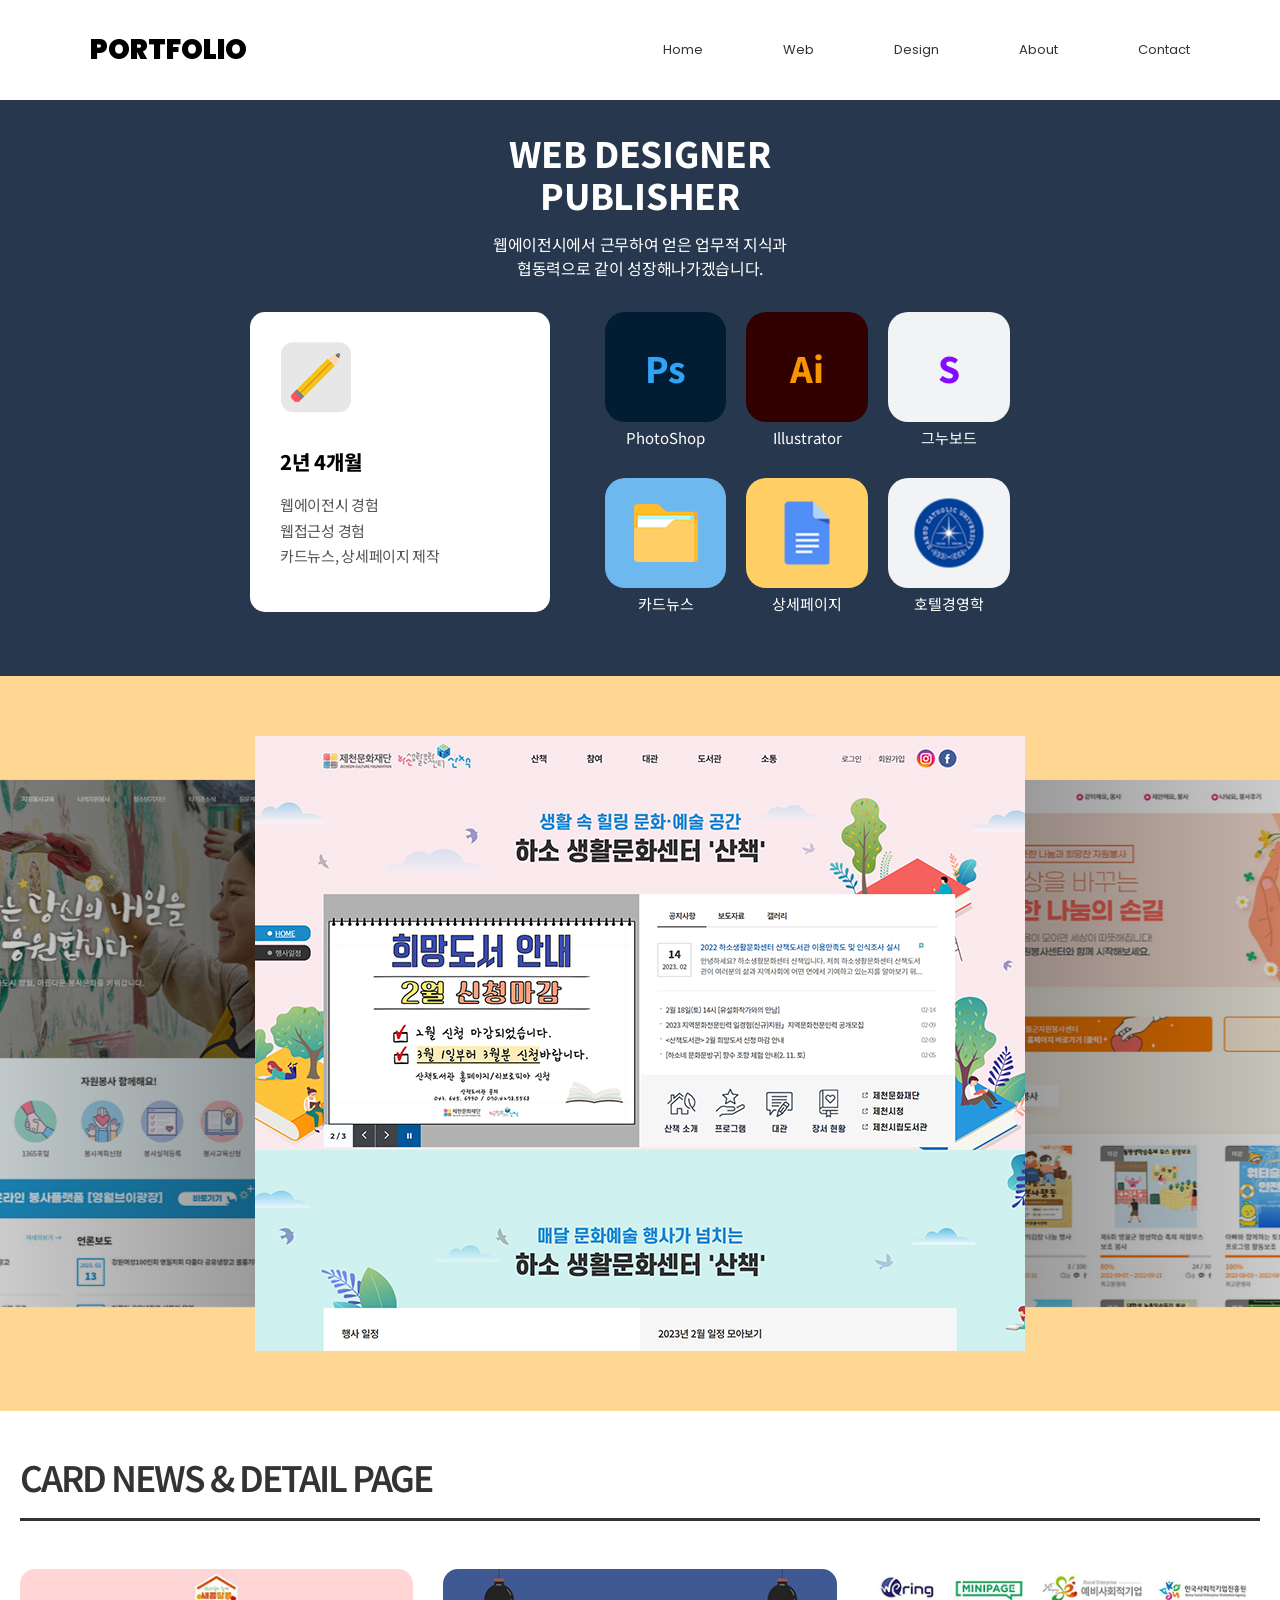
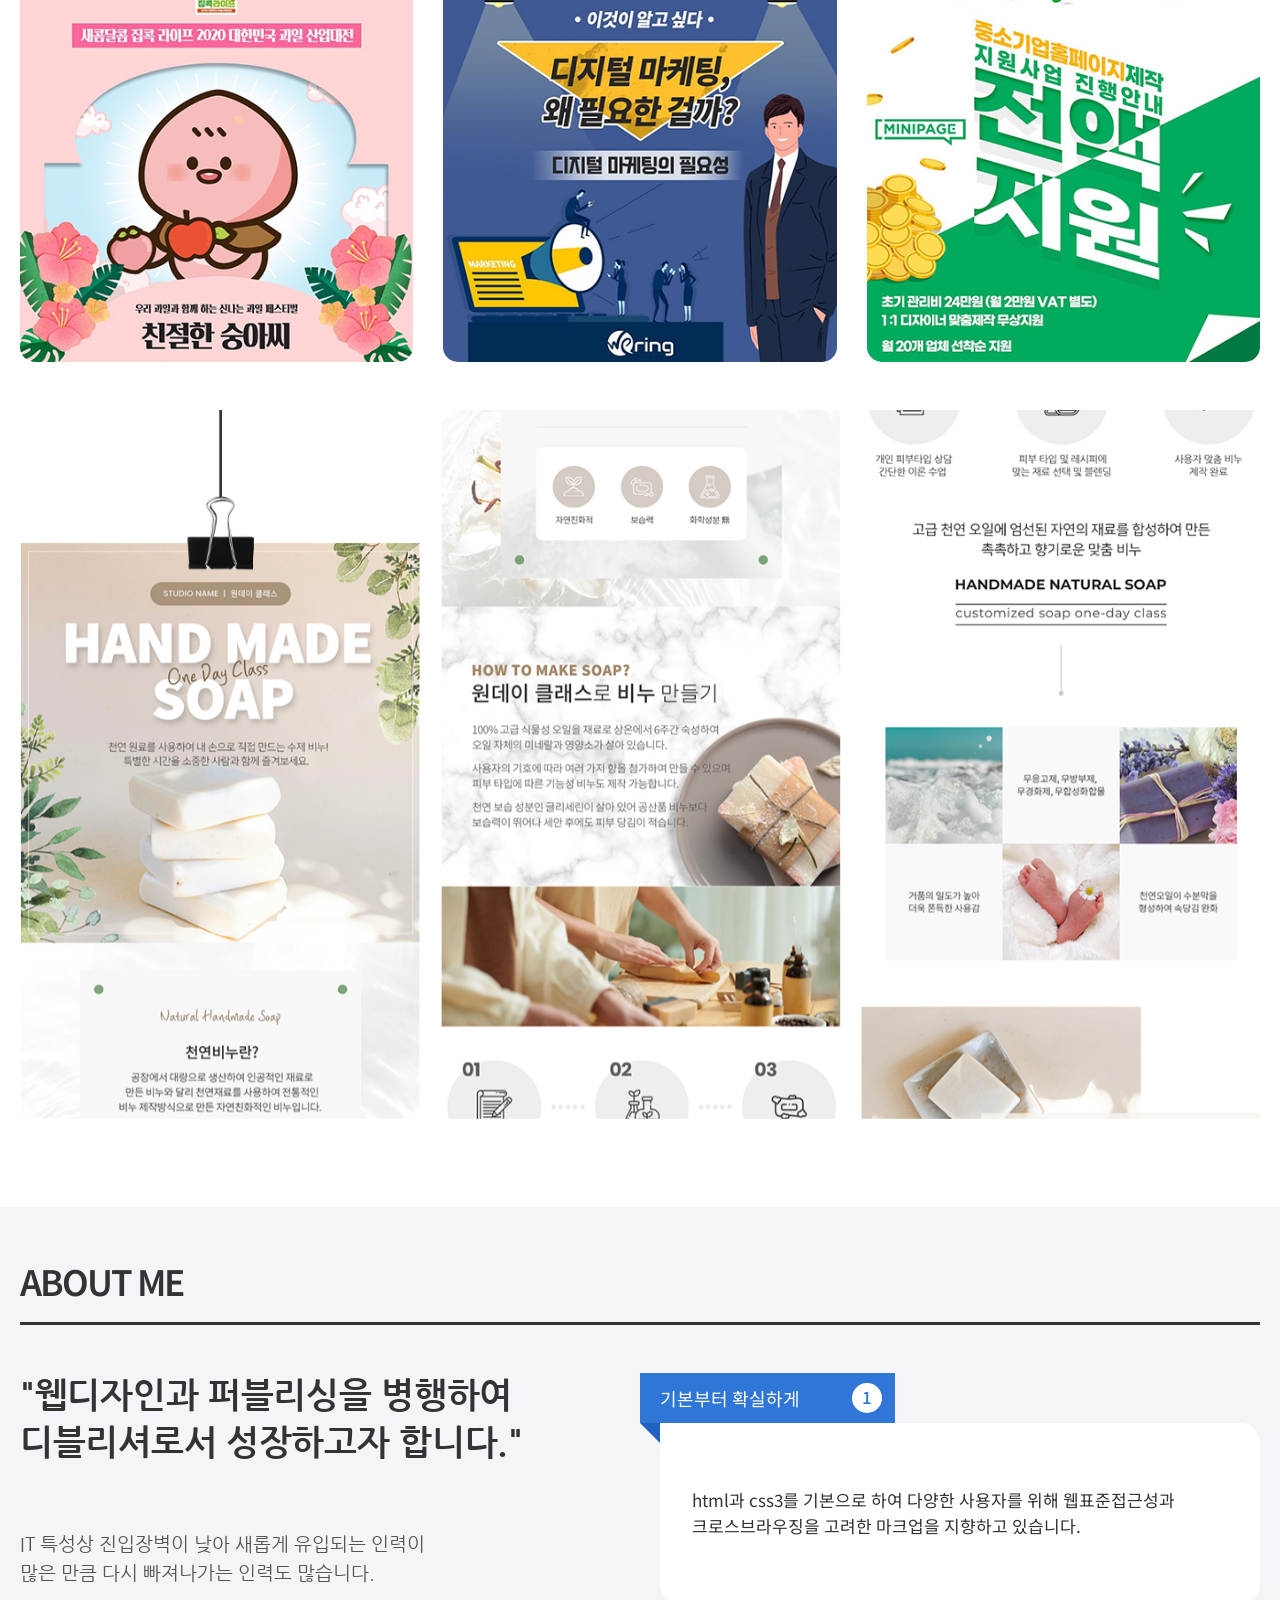
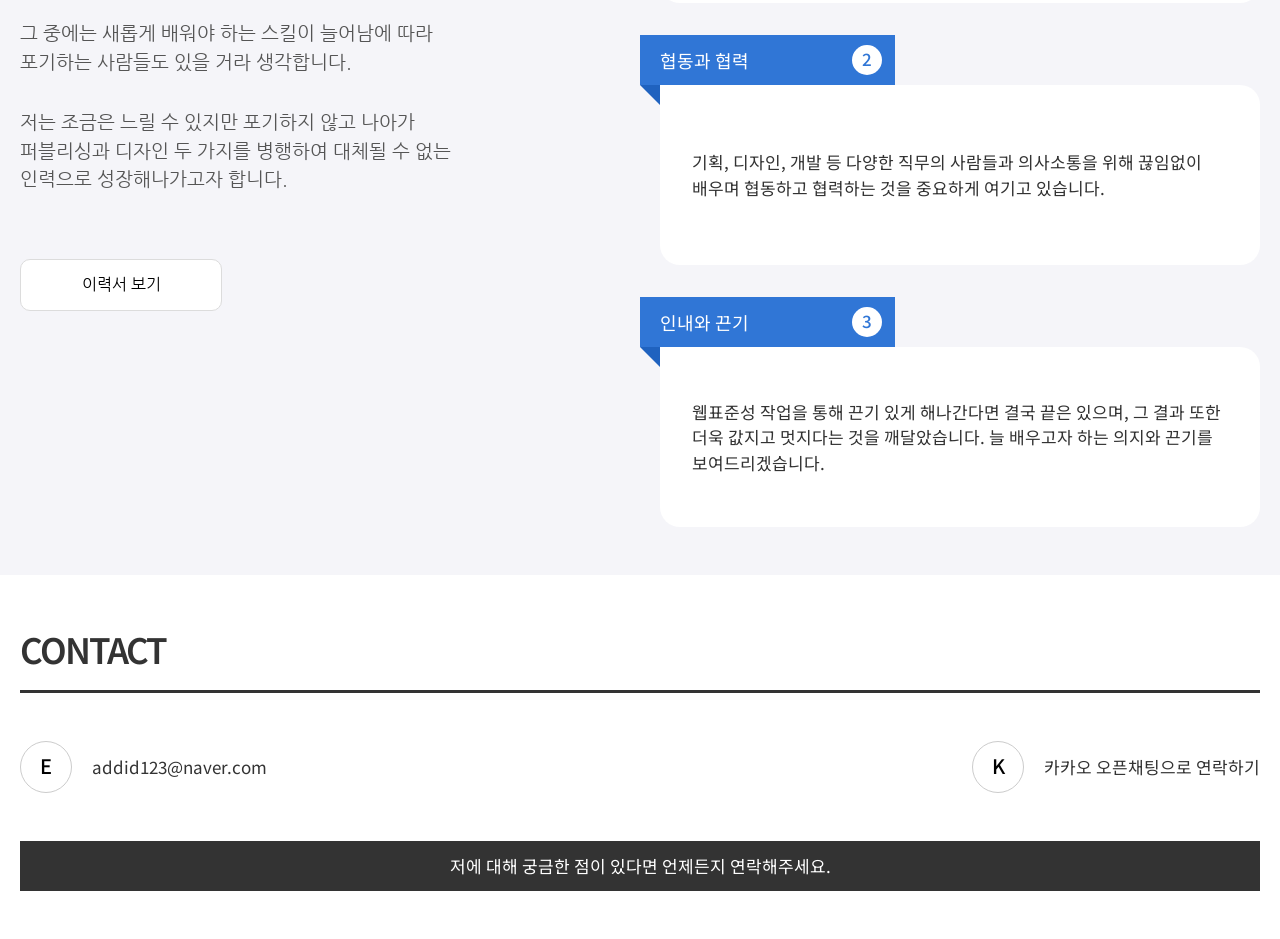
==== index.html @ f1480af9 "Update index.html slick 안 써서 지움" ====
<!DOCTYPE html>
<html lang="en">
<head>
    <meta charset="UTF-8">
    <meta http-equiv="X-UA-Compatible" content="IE=edge">
    <meta name="viewport" content="width=device-width, initial-scale=1.0">
    <meta property="og:url" content="https://haley944.github.io/portfolio/" />
    <meta property="og:type" content="website" />
    <meta property="og:title" content="이승미의 포트폴리오" />
    <meta property="og:description" content="웹디자인과 웹퍼블리싱을 함께 하는 이승미의 포트폴리오입니다." />
    <meta property="og:image" content="./images/og_img.png" />
    <link rel="stylesheet" href="./css/style.css">
    <link rel="stylesheet" href="./css/responsive.css">
    <!-- swiper -->
    <link rel="stylesheet" type="text/css" href="./plugin/swiper/swiper-bundle.min.css"/>
    
    <title>portfolio</title>
</head>
<body>
    <!-- 헤더 -->
    <header>
        <div class="inner">
            <!-- 로고 -->
            <h1 id="logo">
                <a href="#">
                    <h3>portfolio</h3>
                </a>
            </h1>

            <!-- 메뉴 -->
            <nav>
                <ul id="gnb">
                    <li>
                        <a href="#home">Home</a>
                    </li>
                    <li>
                        <a href="#web">Web</a>
                    </li>
                    <li>
                        <a href="#design">Design</a>
                    </li>
                    <li>
                        <a href="#about">About</a>
                    </li>
                    <li>
                        <a href="#contact">Contact</a>
                    </li>
                </ul>
            </nav>

            <div id="menu_open">
                <button type="button">
                    <span></span>
                    <span></span>
                    <span></span>
                </button>
            </div>

            <div id="category">
                <h3>portfolio</h3>
                <ul class="cate_nav">
                    <li>
                        <a href="#web">Web</a>
                    </li>
                    <li>
                        <a href="#design">Design</a>
                    </li>
                    <li>
                        <a href="#about">About</a>
                    </li>
                </ul>
                <ul class="bottom_nav">
                    <li>
                        <a href="#">
                            <img src="./images/bt_nav_ico1.png" alt="하단메뉴 오픈채팅">
                            <span>오픈채팅</span>
                        </a>
                    </li>
                    <li>
                        <a href="mailto:addid123@naver.com" target="_blank">
                            <img src="./images/bt_nav_ico2.png" alt="하단메뉴 메일">
                            <span>메일</span>
                        </a>
                    </li>
                    <li>
                        <a href="./download_file/resume.pdf" download="이력서_이승미">
                            <img src="./images/bt_nav_ico3.png" alt="하단메뉴 이력서">
                            <span>이력서</span>
                        </a>
                    </li>
                    <li>
                        <a href="#home">
                            <img src="./images/bt_nav_ico4.png" alt="하단메뉴 홈으로">
                            <span>홈으로</span>
                        </a>
                    </li>
                </ul>
                <button type="button" class="pop_close"><span class="sound_only">닫기 버튼</span></button>
            </div>
        </div>
    </header>

    <!-- 메인 -->
    <main class="container">
        <section id="home">
            <div class="home_wrap">
                <div class="home_txt">
                    <span>web designer</span>
                    <span class="indent">publisher</span>
                    <p>웹에이전시에서 근무하여 얻은 업무적 지식과</p>
                    <p>협동력으로 같이 성장해나가겠습니다.</p>
                </div>
                <div class="home_img">
                    <div class="mobile_wrap">
                        <div class="b_sec slide-in-fwd-top">
                            <div class="b_txt">
                                <span>2년 4개월</span>
                                <p>웹에이전시 경험</p>    
                                <p>웹접근성 경험</p>    
                                <p>카드뉴스, 상세페이지 제작</p>
                            </div>
                        </div>
                        <div class="s_sec">
                            <div class="app slide-in-fwd-top">
                                <div class="app_1"><span>Ps</span></div>
                                <p>PhotoShop</p>
                            </div>
                            <div class="app slide-in-fwd-top">
                                <div class="app_2"><span>Ai</span></div>
                                <p>Illustrator</p>
                            </div>
                            <div class="app slide-in-fwd-top">
                                <div class="app_3"><span>S</span></div>
                                <p>그누보드</p>
                            </div>
                            <div class="app slide-in-fwd-top">
                                <div class="app_4"><img src="./images/mobile_ico_1.png" alt="카드뉴스"></div>
                                <p>카드뉴스</p>
                            </div>
                            <div class="app slide-in-fwd-top">
                                <div class="app_5"><img src="./images/mobile_ico_2.png" alt="상세페이지"></div>
                                <p>상세페이지</p>
                            </div>
                            <div class="app slide-in-fwd-top">
                                <div class="app_6"><img src="./images/mobile_ico_3.png" alt="대구가톨릭대학교 로고"></div>
                                <p>호텔경영학</p>
                            </div>
                        </div>
                    </div>
                </div>
            </div>
        </section>

        <!--  슬라이드 -->
        <section id="web">
            <!-- <div class="top_bar">
                <div class="l_side">
                    <div class="finder">
                        <div class="circle circle_1"><span class="sound_only">닫기</span></div>
                        <div class="circle circle_2"><span class="sound_only">최대화</span></div>
                        <div class="circle circle_3"><span class="sound_only">최소화</span></div>
                    </div>
                </div>
                <div class="c_side"></div>
                <div class="r_side"></div>
            </div> -->
            <div class="swiper swiper1">
                <div class="swiper-wrapper">
                    <div class="swiper-slide" onclick="location.href='sub01.html'">
                        <img src="./images/slide_img_1.jpg" alt="제천하소문화생활센터 '산책' 이미지">
                    </div>
                    <div class="swiper-slide" onclick="location.href='sub01.html'">
                        <img src="./images/slide_img_2.jpg" alt="영월자원봉사센터 자원봉사 플랫폼 이미지">
                    </div>
                    <div class="swiper-slide" onclick="location.href='sub01.html'">
                        <img src="./images/slide_img_3.jpg" alt="하늘제지 홈페이지">
                    </div>
                    <div class="swiper-slide" onclick="location.href='sub01.html'">
                        <img src="./images/slide_img_4.jpg" alt="백년주조 홈페이지">
                    </div>
                    <div class="swiper-slide" onclick="location.href='sub01.html'">
                        <img src="./images/slide_img_5.jpg" alt="호텔스크린 홈페이지">
                    </div>
                    <div class="swiper-slide" onclick="location.href='sub01.html'">
                        <img src="./images/slide_img_6.jpg" alt="문성보조기 홈페이지">
                    </div>
                    <div class="swiper-slide" onclick="location.href='sub01.html'">
                        <img src="./images/slide_img_7.jpg" alt="영월자원봉사센터 자원봉사 이미지">
                    </div>
                </div>
            </div>
        </section>

        <section id="design">
            <div class="inner">
                <h4 class="main_txt">card news &amp; detail page</h4>

                <div class="cardnews-wrap swiper">
                    <div class="swiper-wrapper">
                        <div class="swiper-slide" onclick="window.open('https://blog.naver.com/cbarihyang/222162951537?trackingCode=blog_bloghome_searchlist')">
                            <img src="./images/card_1.jpg" alt="집콕대전 카드뉴스">
                        </div>
                        <div class="swiper-slide" onclick="window.open('https://www.instagram.com/p/CIPPeEajZwN/?igsh=OW90czVidjZ1M2Rh')">
                            <img src="./images/card_2.jpg" alt="디지털 마케팅의 중요성 카드뉴스">
                        </div>
                        <div class="swiper-slide" onclick="window.open('https://minipage.kr/')">
                            <img src="./images/card_3.jpg" alt="미니페이지 이벤트 카드뉴스">
                        </div>
                        <div class="swiper-slide" onclick="window.open('https://pcmap.place.naver.com/place/1014846787/feed?entry=pll&from=map&fromNxList=true&fromPanelNum=2&timestamp=202501022339&locale=kohttps://blog.naver.com/cbarihyang/222162951537?trackingCode=blog_bloghome_searchlist')">
                            <img src="./images/card_4.jpg" alt="끌레어뷰티 2025년 신년맞이 할인 이벤트">
                        </div>
                    </div>
                </div>

                <div class="swiper swiper2">
                    <div class="swiper-wrapper">
                        <div class="swiper-slide">
                            <img src="./images/detail_img_1.png" alt="문화센터 비누 만들기 상세페이지">
                        </div>
                        <div class="swiper-slide">
                            <img src="./images/detail_img_2.png" alt="베이커리 상세페이지">
                        </div>
                        <div class="swiper-slide">
                            <img src="./images/detail_img_3.png" alt="이불 상세페이지">
                        </div>
                    </div>
                </div>

                <div class="popup-wrap">
                    <div class="overlay">
                        <div class="side_alert">
                            <p>옆으로 넘겨보세요.</p>
                        </div>
                        <div class="swiper slider-popup">
                            <div class="swiper-wrapper">
                                <div class="swiper-slide">
                                    <img src="./images/detail_all_1.jpg" alt="문화센터 비누 만들기 상세페이지">
                                </div>
                                <div class="swiper-slide">
                                    <img src="./images/detail_all_2.jpg" alt="베이커리 상세페이지">
                                </div>
                                <div class="swiper-slide">
                                    <img src="./images/detail_all_3.jpg" alt="이불 상세페이지">
                                </div>
                            </div>
                        </div>
                        <button type="button" class="close_btn"><span class="sound_only">닫기 버튼</span></button>
                    </div>
                </div>
            </div>
        </section>

        <section id="about">
            <div class="inner">
                <h4 class="main_txt">about me</h4>
                <div class="about_wrap">
                    <div class="prose">
                        <h5>&quot;웹디자인과 퍼블리싱을 병행하여 <br>디블리셔로서 성장하고자 합니다.&quot;</h5>
                        <p>IT 특성상 진입장벽이 낮아 새롭게 유입되는 인력이 <br>많은 만큼 다시 빠져나가는 인력도 많습니다.</p>
                        <p>그 중에는 새롭게 배워야 하는 스킬이 늘어남에 따라 <br>포기하는 사람들도 있을 거라 생각합니다.</p>
                        <p>저는 조금은 느릴 수 있지만 포기하지 않고 나아가 <br>퍼블리싱과 디자인 두 가지를 병행하여 대체될 수 없는 <br>인력으로 성장해나가고자 합니다.</p>
                        <a href="./download_file/resume.pdf" download="이력서_이승미">이력서 보기</a>
                    </div>
                    <div class="txt_box">
                        <div class="title_box box_1">
                            <span>기본부터 확실하게</span>
                            <div>
                                <p>html과 css3를 기본으로 하여 다양한 사용자를 위해 웹표준접근성과 크로스브라우징을 고려한 마크업을 지향하고 있습니다.</p>
                            </div>
                        </div>
                        <div class="title_box box_2">
                            <span>협동과 협력</span>
                            <div>
                                <p>기획, 디자인, 개발 등 다양한 직무의 사람들과 의사소통을 위해 끊임없이 배우며 협동하고 협력하는 것을 중요하게 여기고 있습니다.</p>
                            </div>
                        </div>
                        <div class="title_box box_3">
                            <span>인내와 끈기</span>
                            <div>
                                <p>웹표준성 작업을 통해 끈기 있게 해나간다면 결국 끝은 있으며, 그 결과 또한 더욱 값지고 멋지다는 것을 깨달았습니다. 늘 배우고자 하는 의지와 끈기를 보여드리겠습니다.   </p>
                            </div>
                        </div>
                    </div>
                </div>
            </div>
        </section>

        <section id="contact">
            <div class="inner">
                <h4 class="main_txt">contact</h4>
                <div class="c_wrapper">
                    <div class="email_box">
                        <span>E</span>
                        <a href="mailto:addid123@naver.com" target="_blank">addid123@naver.com</a>
                    </div>
                    <div class="openchat_box">
                        <span>K</span>
                        <a href="#" target="_blank">카카오 오픈채팅으로 연락하기</a>
                    </div>
                </div>
                <p>저에 대해 궁금한 점이 있다면 언제든지 연락해주세요.</p>
            </div>
        </section>
    </main>

    <!-- 푸터 -->
    <footer>
        <div class="inner"></div>
    </footer>

    <script src="https://ajax.googleapis.com/ajax/libs/jquery/3.5.1/jquery.min.js"></script>
    <script src="http://ajax.aspnetcdn.com/ajax/jQuery/jquery-1.12.4.min.js"></script>
    <script src="./plugin/swiper/swiper-bundle.min.js"></script>
    <script src="./custom.js"></script>
</body>
</html>
---- css/style.css ----
@import url("../css/reset.css");
/* @import url("../css/responsive.css"); */
@import url('https://fonts.googleapis.com/css2?family=Noto+Sans+KR:wght@300;400;500;600;700;800&display=swap');
@import url('https://fonts.googleapis.com/css2?family=Poppins:wght@400;500;600;800;900&display=swap');
@import url('https://fonts.googleapis.com/css2?family=Nanum+Gothic:wght@400;500;600;800;900&display=swap');
@import url('https://fonts.googleapis.com/css2?family=Montserrat:ital,wght@0,100..900;1,100..900&display=swap');


/* common */
.main_txt {
    color: #333333;
    font-size: 35px;
    font-family: 'Noto Sans KR';
    font-weight: 600;
    text-transform: uppercase;
    letter-spacing: -2px;
    width: 100%;
}
.main_txt::after {
    display: block;
    clear: both;
    content: '';
    width: 100%;
    height: 3px;
    background-color: #333333;
    margin-top: 1rem;
    margin-bottom: 3rem;
}


/* header */
header {
    width: 100%;
    height: 100px;
    position: fixed;
    top: 0;
    left: 0;
    background-color: #ffffff;
    z-index: 3;
    /* transition: top 0.2s ease-in-out; */
}

/* header scrolling */
/* .nav-up {top:-100px} */
/* header scrolling */

header > .inner {
    display: flex;
    flex-direction: row;
    justify-content: space-between;
    align-items: center;
}
header #logo {max-width: 210px; width: 100%;}
header #logo a {display: block;}
header #logo h3{font-family: "Poppins"; font-weight: 900; text-transform: uppercase; color: #000000; font-size: 35px;}
header #logo:hover h3 {color: transparent; transition: color .3s; -webkit-text-stroke: 1px #000000;}

header nav {width:calc(100% - 210px); height: 100%; line-height: 100px;}
header ul#gnb {display: flex; justify-content: flex-end; align-items: center;}
header ul#gnb li:not(:last-of-type) {margin-right: 80px;}
header ul#gnb li a {display: block; font-weight: 400; font-size: 17px; position: relative; color: #333333; font-family: 'Poppins';}
header ul#gnb li a::after {
    display: block;
    clear: both;
    content: '';
    height: 3px;
    width: 0;
    position: absolute;
    bottom: 20px;
    left: 50%;
    transform: translateX(-50%);
    background-color: #3076d6;
}
header ul#gnb li:hover a {color: #3076d6;}
header ul#gnb li:hover a::after {width: calc(100% + 20px); transition: width .4s;}
header ul#gnb li a.active {color: #3076d6;}
header ul#gnb li a.active::after {
    display: block;
    clear: both;
    content: '';
    height: 3px;
    width: 0;
    position: absolute;
    bottom: 20px;
    left: 50%;
    transform: translateX(-50%);
    background-color: #3076d6;
}
header ul#gnb li a.active::after {width: calc(100% + 20px); transition: width .4s;}
header #menu_open {display: none;}
header #menu_open button {display: block; position: relative; width:26px; height:19px; margin-right: 1rem;}
header #menu_open button span {
    position: absolute; 
    display: block; 
    background-color: #333333; 
    width: 100%; 
    height: 3px; 
    left: 0;
}
header #menu_open button span:nth-child(1) {top:0;}
header #menu_open button span:nth-child(2) {top:50%; left: 50%; transform: translate(-50%, -50%);}
header #menu_open button span:nth-child(3) {bottom: 0;}

header #category {
    display: none;
    position: fixed;
    top:0;
    right: 0;
    width: 370px;
    overflow-y: auto;
    height: 100%;
    background-color: #ffffff;
    z-index: 999;
    text-align: left;
    animation: category .5s;
}
header #category.active {display: block;}
header #category h3 {
    text-transform: uppercase;
    font-size: 30px;
    font-family: 'Poppins';
    font-weight: 700;
    text-align: center;
    margin-top: 2rem;
}
header #category ul.cate_nav {padding:100px 50px 0; font-family: 'Montserrat';}
header #category ul.cate_nav li {}
header #category ul.cate_nav li:not(:last-child) {padding-bottom: 2rem;}
header #category ul.cate_nav li a {}
header #category ul.bottom_nav {
    position: absolute;
    bottom: 0;
    display: flex;
    justify-content: space-between;
    width: 100%;
    align-items: center;
    border-top: 1px solid #dcdcdc;
    height: 100px;
}
header #category ul.bottom_nav li {width: calc(100% / 4); text-align: center;}
header #category ul.bottom_nav li span {display: block; color: #545454; font-size: 15px; margin-top: .2rem;}

header #category button.pop_close {
    position: absolute;
    top:20px;
    right: 20px;
    color: #333333;
}
@keyframes category {
    0% {
        right: -370px;
    }
    100% {
        right: 0;
    }
}
header #category button.pop_close::before {
    display: block;
    clear: both;
    content: '';
    background-image: url('../images/close-btn.png');
    background-repeat: no-repeat;
    width: 13px;
    height: 13px;
}
header #category button.pop_close::after {
    display: block;
    clear: both;
    content: '';
    width: 25px;
    height: 25px;
    line-height: 20px;
    color: #333333;
    border-radius: 50%;
    border:1px solid #dcdcdc;
    position: absolute;
    top: 50%;
    left: 50%;
    transform: translate(-50%, -50%);
}

/* main */
main.container {}
main.container section {width: 100%; overflow: hidden;}
#home {height: 600px; background-color: #27374d;}
#home .inner {}
#home .home_wrap {
    display: flex;
    justify-content: space-between;
    flex-wrap: wrap;
    align-items: center;
    height: 600px;
    width: 100%;
}
#home .home_txt {
    color: #ffffff; 
    margin-left: 8vw; 
    letter-spacing:-.3px;  
}

#home .home_txt span {
    display: block; 
    font-size: 45px; 
    text-transform: uppercase; 
    font-weight: 800;
    line-height: 120%;
}
#home .home_txt span.indent {
    margin-left: 7rem;
    margin-bottom: 2rem;
}
#home .home_txt p {
    font-size: 20px; 
    display: block; 
    line-height: 150%; 
    font-weight: 400;
}

#home .home_img {
    background-image: url('../images/mobile_bg.png');
    background-repeat: no-repeat;
    background-position: bottom;
    width: 862px;
    height: inherit;
    /* position: relative; */
    display: flex;
    align-items: flex-end;
    justify-content: flex-end;
}
#home .home_img .mobile_wrap {
    /* position: relative; */
    width: 760px;
    height: 300px;
    /* top: 46vh;
    left: 28vw;
    transform: translate(-50%, -50%); */
    display: flex;
    justify-content: space-between;
    align-items: flex-start;
    margin-bottom: 2.5vw;
}
#home .home_img .b_sec{
    width: 300px;
    height: 300px;
    border-radius: 25px;
    background-image: url('../images/b_sec.png');
    background-repeat: no-repeat;
    background-color: #ffffff;
    background-position: 30px 30px;
    animation-delay: .5s;
}
#home .home_img .b_txt {
    position: absolute;
    top: 45%;
    left: 30px;
    width: auto;
    letter-spacing: -.3px;
}
#home .home_img .b_txt > span {
    font-size: 30px;
    font-weight: 800;
    display: block;
    margin-bottom: 1rem;
}
#home .home_img .b_txt > p {
    font-size: 16px;
    font-weight: 400;
    color: #555555;
    line-height: 170%;
}
#home .home_img .s_sec {
    width: calc((100% - 300px) - 7%);
    display: flex; 
    justify-content: flex-start;
    flex-wrap: wrap;
    margin-left: 7%;
}
/* #home .home_img .s_sec::after {display: block; clear: both; content: '';} */
#home .home_img .s_sec .app {
    /* width: 110px;
    height: 110px;
    float: left; */
    margin-right: 20px;
    width: calc((100% - 60px) / 3);
    height: 110px;
}
#home .home_img .s_sec .app > div {height: inherit; border-radius: 20px; position: relative;}
#home .home_img .s_sec .app:nth-child(3n) {margin-right: 0;}
#home .home_img .s_sec .app:nth-child(n+1):nth-child(-n+4) {margin-bottom: 3.5rem;}
#home .home_img .s_sec .app:nth-of-type(1) {animation-delay: .5s;}
#home .home_img .s_sec .app:nth-of-type(2) {animation-delay: .6s;}
#home .home_img .s_sec .app:nth-of-type(3) {animation-delay: .7s;}
#home .home_img .s_sec .app:nth-of-type(4) {animation-delay: .8s;}
#home .home_img .s_sec .app:nth-of-type(5) {animation-delay: .9s;}
#home .home_img .s_sec .app:nth-of-type(6) {animation-delay: 1s;}
#home .home_img .s_sec .app_1 {background-color: #001d34;}
#home .home_img .s_sec .app_2 {background-color: #310000;}
#home .home_img .s_sec .app_3 {background-color: #f1f3f4;}
#home .home_img .s_sec .app_4 {background-color: #6db9ef;}
#home .home_img .s_sec .app_5 {background-color: #ffcf66;}
#home .home_img .s_sec .app_6 {background-color: #f1f3f4;}
#home .home_img .s_sec .app > div > * {
    position: absolute;
    top: 50%;
    left: 50%;
    transform: translate(-50%, -50%);
}
#home .home_img .s_sec .app > div > span {
    display: block; 
    font-size: 45px;
    font-weight: 800;
}
#home .home_img .s_sec .app_1 span {color: #2fa3f7;}
#home .home_img .s_sec .app_2 span {color: #f79500;}
#home .home_img .s_sec .app_3 span {color: #860cff;}
#home .home_img .s_sec p {
    text-align: center; 
    color: #ffffff; 
    font-size: 17px; 
    font-weight: 400; 
    display: block;
    margin-top: .3rem;
}

/* 홈페이지 - 슬라이드 */
#web {
    background-color: #ffd793; 
    width: 100%; 
    padding:60px 0;
}
.swiper {
    width: 100%;
    padding-top: 50px;
    padding-bottom: 50px;
}
.swiper-container {
    width: 100%; /* 컨테이너 너비를 반응형으로 설정 */
    height: auto; /* 높이는 슬라이드 내용에 따라 조정 */
}

.swiper-slide {
    width: auto; /* 슬라이드 너비를 자동 조정 */
    flex-shrink: 0; /* 슬라이드 축소 방지 */
    background-position: center;
    background-size: cover;
    transform: translateZ(0);
    min-width: 0;
}
.swiper-slide img {
    display: block;
    width: 100%;    
    cursor: pointer;
    object-fit: cover;
}
.swiper1 .swiper-slide {
    width: fit-content;
}

/* 홈페이지 상단바 */
.top_bar {
    width: 100%;
    height: 45px !important;
    background-color: #ffffff;
}
.top_bar .l_side {}
.top_bar .l_side .circle {}
.top_bar .l_side .circle_1 {}
.top_bar .l_side .circle_2 {}
.top_bar .l_side .circle_3 {}
.top_bar .c_side {}
.top_bar .r_side {}


/* section - #design */
section#design {width: 100%; background-color: #ffffff; padding: 2.5rem 0;}
.cardnews-wrap {}
.cardnews-wrap .swiper-wrapper > div img {border-radius: 15px;}


/* 상세페이지-슬라이드 */
.swiper2 {margin: 3rem 0;}


/* img-popup */
#design .popup {}
#design .popup-wrap {
    position: fixed;
    top: 0;
    right: 0;
    bottom: 0;
    left: 0;
    background: rgba(0, 0, 0, .8);
    display: flex;
    justify-content: center;
    align-items: center;
    visibility: hidden;
    z-index: 9;
    width: 100%;
}
#design .popup-wrap .overlay {
    width: 100%;
    max-width: 860px;
    height: 100%;
    max-height: 800px;
    margin: 0 auto;
    overflow-x: hidden;
    overflow-y: scroll;
}
#design .popup-wrap .overlay::-webkit-scrollbar {
    width: 10px;
    background-color: #ffffff;
    height: inherit;
}
#design .popup-wrap .overlay::-webkit-scrollbar-thumb {
    background-color: #ffd793;
    border-radius: 5px;
}
#design .popup-wrap img {}
#design .popup-wrap button {
    position: absolute;
    top: 3%;
    right: 3%;
    width: 30px;
    height: 30px;
    background: #ffffff;
    border-radius: 50%;
    z-index: 9999;
}
#design .popup-wrap button::after {
    display: block;
    clear: both;
    content: '';
    background-image: url('../images/close-btn.png');
    background-repeat: no-repeat;
    width: 13px;
    height: 13px;
    position: absolute;
    top: 50%;
    left: 50%;
    transform: translate(-50%, -50%);
}
.side_alert {
    width: 150px;
    height: 150px;
    background-color: #ffffff;
    background-image: url('../images/side_arrow.png');
    background-repeat: no-repeat;
    background-position: 40px 55px;
    position: absolute;
    top: 50%;
    left: 50%;
    transform: translate(-50%, -50%);
    z-index: 99;
    border-radius: 10px;
    opacity: 0;
    animation: sideAlert 2s 3;
}
.side_alert p {
    display: block;
    font-size: 16px;
    font-weight: 400;
    color: #000000;
    text-align: center;
    padding-top: 1rem;
}
@keyframes sideAlert {
    0% {opacity: 1;}
    50% {opacity: 0;}
    100% {opacity: 1;}
}

/* about me */
section#about {background-color: #f5f5f9; width: 100%; height: auto; padding: 3rem 0;}
.about_wrap {
    display: flex;
    justify-content: space-between;
    flex-wrap: wrap;
}
.about_wrap > div {
    width: calc(100% / 2);
}
.about_wrap .prose {font-family: "Nanum Gothic", sans-serif;}
.about_wrap .prose h5 {
    font-weight: 600;
    font-size: 35px;
    color: #333333;
    letter-spacing: -.3px;
    line-height: 135%;
    margin-bottom: 4rem;
}
.about_wrap .prose p {
    color: #555555;
    font-weight: 400;
    font-size: 19px;
    line-height: 150%;
}
.about_wrap .prose p:not(:last-of-type) {margin-bottom: 2rem;}
.about_wrap .prose a {
    display: block;
    width: 200px;
    height: 50px;
    background-color: #ffffff;
    border: 1px solid #dcdcdc;
    border-radius: 10px;
    text-align: center;
    line-height: 48px;
    margin-top: 4rem;
    transition: .3s;
}
.about_wrap .prose a:hover {background-color: #333333; color: #ffffff;}

.about_wrap .txt_box {}
.about_wrap .txt_box .title_box {}
.about_wrap .txt_box .title_box:not(:last-of-type) {margin-bottom: 2rem;}
.about_wrap .txt_box .title_box span::before {
    display: block;
    clear: both;
    content: '';
    width: 0px;
    height: 0px;
    border-bottom: 20px solid #1f62bf;
    border-left: 0px solid transparent;
    border-right: 20px solid transparent;
    position: absolute;
    left: 0;
    bottom: -20px;
    transform: rotate(180deg);
}
.about_wrap .txt_box .title_box span {
    width: 235px;
    height: 50px;
    line-height: 50px;
    display: block;
    background-color: #3076d6;
    color: #ffffff;
    padding-left: 20px;
    position: relative;
    font-size: 18px;
}

.about_wrap .txt_box .title_box span::after {
    display: block;
    clear: both;
    content: '';
    background-color: #ffffff;
    color: #3076d6;
    width: 30px;
    height: 30px;
    font-weight: 500;;
    text-align: center;
    line-height: 28px;
    border-radius: 50%;
    position: absolute;
    top: 50%;
    right: 1vw;
    transform: translateY(-50%);
    font-size: 17px;
}
.about_wrap .txt_box .box_1 span::after {content: '1';}
.about_wrap .txt_box .box_2 span::after {content: '2';}
.about_wrap .txt_box .box_3 span::after {content: '3';}
.about_wrap .txt_box .title_box div {
    height: 180px;
    border-top-right-radius: 20px;
    border-bottom-left-radius: 20px;
    border-bottom-right-radius: 20px;
    background-color: #ffffff;
    margin-left: 20px;
    display: inline-flex;
    align-items: center;
    padding:0 2rem;
}
.about_wrap .txt_box .title_box div p {
    color: #333333;
    font-size: 17px;
    word-break: keep-all;
    line-height: 150%;
}


section#contact {padding: 3rem 0;}
section#contact .c_wrapper {
    display: flex;
    align-items: center;
    justify-content: space-between;
    padding-bottom: 3rem;
}
section#contact .c_wrapper > div {
    /* width: calc(100% / 2); */
}
section#contact .c_wrapper > div.openchat_box {}
section#contact .c_wrapper > div span {
    display: inline-block;
    width: 50px;
    height: 50px;
    line-height: 48px;
    border: 1px solid #cccccc;
    border-radius: 50%;
    text-align: center;
    margin-right: 1rem;
    font-size: 20px;
    font-weight: 500;
    transition: .3s;
}
section#contact .c_wrapper > div a {
    display: inline-block;
    font-size: 17px;
    color: #333333;
    transition: .3s;
}
section#contact .c_wrapper > div:hover span {background-color: #ffd793; border: 1px solid #ffd793;}
section#contact .c_wrapper > div:hover a {color: #ffb73d;}
section#contact p {
    display: block;
    width: 100%;
    height: 50px;
    line-height: 50px;
    background-color: #333333;
    color: #ffffff;
    font-size: 17px;
    text-align: center;
}

/* 애니메이션 */
.slide_right {
    -webkit-animation: slide-right 1s cubic-bezier(0.250, 0.460, 0.450, 0.940) both;
	animation: slide-right 1s cubic-bezier(0.250, 0.460, 0.450, 0.940) both;
}
@-webkit-keyframes slide-right {
    0% {
        -webkit-transform: translateX(0);
        transform: translateX(0);
    }
    100% {
        -webkit-transform: translateX(100px);
        transform: translateX(100px);
    }
}
@keyframes slide-right {
    0% {
        -webkit-transform: translateX(0);
        transform: translateX(0);
    }
    100% {
        -webkit-transform: translateX(100px);
        transform: translateX(100px);
    }
}

.slide_left {
    -webkit-animation: slide-left 0.5s cubic-bezier(0.250, 0.460, 0.450, 0.940) both;
	animation: slide-left 0.5s cubic-bezier(0.250, 0.460, 0.450, 0.940) both
}
@-webkit-keyframes slide-left {
    0% {
        -webkit-transform: translateX(0);
        transform: translateX(0);
    }
    100% {
        -webkit-transform: translateX(-100px);
        transform: translateX(-100px);
    }
}
@keyframes slide-left {
    0% {
        -webkit-transform: translateX(0);
        transform: translateX(0);
    }
    100% {
        -webkit-transform: translateX(-100px);
        transform: translateX(-100px);
    }
}

.slide-top {
	-webkit-animation: slide-top 0.5s cubic-bezier(0.250, 0.460, 0.450, 0.940) both;
	animation: slide-top 0.5s cubic-bezier(0.250, 0.460, 0.450, 0.940) both;
}
@-webkit-keyframes slide-top {
    0% {
        -webkit-transform: translateY(0);
        transform: translateY(0);
    }
    100% {
        -webkit-transform: translateY(-100px);
        transform: translateY(-100px);
    }
}
@keyframes slide-top {
    0% {
        -webkit-transform: translateY(0);
        transform: translateY(0);
    }
    100% {
        -webkit-transform: translateY(-100px);
        transform: translateY(-100px);
    }
}

.slit-in-vertical {
	-webkit-animation: slit-in-vertical 1s ease-out both;
	animation: slit-in-vertical 1s ease-out both;
}
@-webkit-keyframes slit-in-vertical {
    0% {
        -webkit-transform: translateZ(-800px) rotateY(90deg);
        transform: translateZ(-800px) rotateY(90deg);
        opacity: 0;
    }
    54% {
        -webkit-transform: translateZ(-160px) rotateY(87deg);
        transform: translateZ(-160px) rotateY(87deg);
        opacity: 1;
    }
    100% {
        -webkit-transform: translateZ(0) rotateY(0);
        transform: translateZ(0) rotateY(0);
    }
}
@keyframes slit-in-vertical {
    0% {
        -webkit-transform: translateZ(-800px) rotateY(90deg);
        transform: translateZ(-800px) rotateY(90deg);
        opacity: 0;
    }
    54% {
        -webkit-transform: translateZ(-160px) rotateY(87deg);
        transform: translateZ(-160px) rotateY(87deg);
        opacity: 1;
    }
    100% {
        -webkit-transform: translateZ(0) rotateY(0);
        transform: translateZ(0) rotateY(0);
    }
}

.slide-in-fwd-top {
	-webkit-animation: slide-in-fwd-top 0.4s cubic-bezier(0.250, 0.460, 0.450, 0.940) both;
	animation: slide-in-fwd-top 0.4s cubic-bezier(0.250, 0.460, 0.450, 0.940) both;
}
@-webkit-keyframes slide-in-fwd-top {
    0% {
        -webkit-transform: translateZ(-1400px) translateY(-800px);
        transform: translateZ(-1400px) translateY(-800px);
        opacity: 0;
    }
    100% {
        -webkit-transform: translateZ(0) translateY(0);
        transform: translateZ(0) translateY(0);
        opacity: 1;
    }
}
  @keyframes slide-in-fwd-top {
    0% {
        -webkit-transform: translateZ(-1400px) translateY(-800px);
        transform: translateZ(-1400px) translateY(-800px);
        opacity: 0;
    }
    100% {
        -webkit-transform: translateZ(0) translateY(0);
        transform: translateZ(0) translateY(0);
        opacity: 1;
    }
}

.scale-up-center {
	-webkit-animation: scale-up-center 0.4s cubic-bezier(0.390, 0.575, 0.565, 1.000) both;
	animation: scale-up-center 0.4s cubic-bezier(0.390, 0.575, 0.565, 1.000) both;
}
@-webkit-keyframes scale-up-center {
    0% {
      -webkit-transform: scale(0.5);
        transform: scale(0.5);
    }
    100% {
      -webkit-transform: scale(1);
        transform: scale(1);
    }
  }
  @keyframes scale-up-center {
    0% {
      -webkit-transform: scale(0.5);
        transform: scale(0.5);
    }
    100% {
      -webkit-transform: scale(1);
        transform: scale(1);
    }
  }
---- css/responsive.css ----
/* common */
@media screen and (max-width: 1500px) {
    .inner {width: calc(100% - 40px);}
}
@media screen and (max-width: 1300px) {
    
}
@media screen and (max-width: 1200px) {
    .main_txt {font-size: 30px;}
    .main_txt::after {margin-bottom: 1.5rem;}
}
@media screen and (max-width:860px) {
    .main_txt {font-size: 22px;}
    .main_txt::after {margin-bottom: 1rem; height: 2px;}
}
@media screen and (max-width: 500px) {
    .inner {width: calc(100% - 20px);}
}

/* head */
@media screen and (max-width: 1500px) {
    header > .inner {max-width: 1200px;}
    header #logo h3 {font-size: 30px;}
    header ul#gnb li a {font-size: 15px;}
}
@media screen and (max-width: 1300px) {
    header > .inner {max-width: 1100px;}
    header #logo h3 {font-size: 27px;}
    header ul#gnb li a {font-size: 13px;}
}
@media screen and (max-width: 1200px) {
    header > .inner {max-width: auto;}
    header #logo h3 {margin-left: 1rem;}
    nav {display: none;}
    header #menu_open {display: block;}
}
@media screen and (max-width:860px) {
    header {height: 70px;}
    header #logo h3 {font-size: 20px;}
    header #menu_open button {width: 22px; height: 16px;}
    header #menu_open button span {height: 2px;}
}
@media screen and (max-width:500px) {
    header #category {width: 100%;}
}

/* home */
@media screen and (max-width:1760px) {
    #portfolio .inner {max-width: 1500px;}
}
@media screen and (max-width: 1500px) {
    #home .home_txt {margin-left: 5vw;}
    #home .home_wrap {width: calc(100% - 40px); margin: 0 auto;}
}
@media screen and (max-width: 1400px) {
    #home {height: auto;}
    #home .home_wrap {height: inherit; flex-direction: column; padding: 2rem 0;}
    #home .home_txt {width: 100%; text-align: center; margin-bottom: 2rem; margin-left: auto;}
    #home .home_txt span {font-size: 35px;}
    #home .home_txt span.indent {margin: auto; margin-bottom: 1rem;}
    #home .home_txt p {font-size: 16px;}

    #home .home_img {width: auto; background-image: none;}
    #home .home_img .mobile_wrap {width: 100%; height: auto; margin-bottom: 0;}
    #home .home_img .b_sec {border-radius: 15px;}
    #home .home_img .b_txt > span {font-size: 20px;}
    #home .home_img .b_txt > p {font-size: 15px;}
    #home .home_img .s_sec .app > div > span {font-size: 35px;}
    #home .home_img .s_sec p {font-size: 15px;}
}
@media screen and (max-width: 860px) {
    #home .home_img .mobile_wrap {display: block;}
    #home .home_img .b_sec {width:100%; margin-bottom: 1rem;}
    #home .home_img .s_sec {width: 100%; margin-left: auto; justify-content: space-between;}
    #home .home_img .s_sec .app {
        /* width: calc((100% - 120px) / 3);  */
        height: 90px;
    }
}
@media screen and (max-width: 500px) {
    #home .home_wrap {width:calc(100% - 20px);}
}

/* web */
@media screen and (max-width: 800px) {
    #web .swiper1 .swiper-slide img {height: 350px;}
}
@media screen and (max-width: 500px) {
    #web .swiper1 .swiper-slide img {height: 250px;}
}

/* design */
@media screen and (max-width: 1200px) {
    .cardnews-wrap div.slide {}

}

/* about */
@media screen and (max-width: 1200px) {
    .about_wrap .prose h5 {font-size: 27px;}
    .about_wrap .prose p {font-size: 17px;}
    .about_wrap .prose a {width: 160px; height: 40px; line-height: 38px; font-size: 15px; border-radius: 7px;}

    .about_wrap .txt_box .title_box span {font-size: 17px;}
    .about_wrap .txt_box .title_box span::before {}
    .about_wrap .txt_box .title_box span::after {
        width: 27px;
        height: 27px;
        line-height: 25px;
        font-size: 16px;
    }
    .about_wrap .txt_box .title_box div {height: 150px;}
    .about_wrap .txt_box .title_box div p {font-size: 15px;}
}
@media screen and (max-width: 960px) {
    .about_wrap {display: block;}
    .about_wrap > div {width: 100%;}
    .about_wrap .prose {margin-bottom: 8rem;}
    .about_wrap .prose h5 br {display: none;}
    .about_wrap .prose p:not(:last-of-type) {margin-bottom: .5rem;}
    .about_wrap .prose p br {display: none;}
    .about_wrap .prose a {width: 100%;}
}
@media screen and (max-width: 760px) {
    .about_wrap .prose {margin-bottom: 5rem;}
    .about_wrap .prose h5 {font-size: 22px; margin-bottom: 2rem;}
    .about_wrap .prose p {font-size: 16px;}
    .about_wrap .prose a {margin-top: 2rem;}

    .about_wrap .txt_box .title_box div {height: 120px;}
    .about_wrap .txt_box .title_box span {height: 40px;line-height: 38px;font-size: 15px;}
    .about_wrap .txt_box .title_box span::after {width: 24px; height: 24px; line-height: 22px; font-size: 15px;}
}

/* contact */
@media screen and (max-width: 760px) {
    section#contact .c_wrapper > div a {font-size: 15px;}
    section#contact .c_wrapper > div span {
        width: 30px;
        height: 30px;
        line-height: 28px;
        font-size: 15px;
    }
    section#contact p {height: 40px; line-height: 40px; font-size: 15px;}
}
@media screen and (max-width: 640px) {
    section#contact .c_wrapper {display: block;}
    section#contact .c_wrapper > div.email_box {margin-bottom: .5rem;}
}
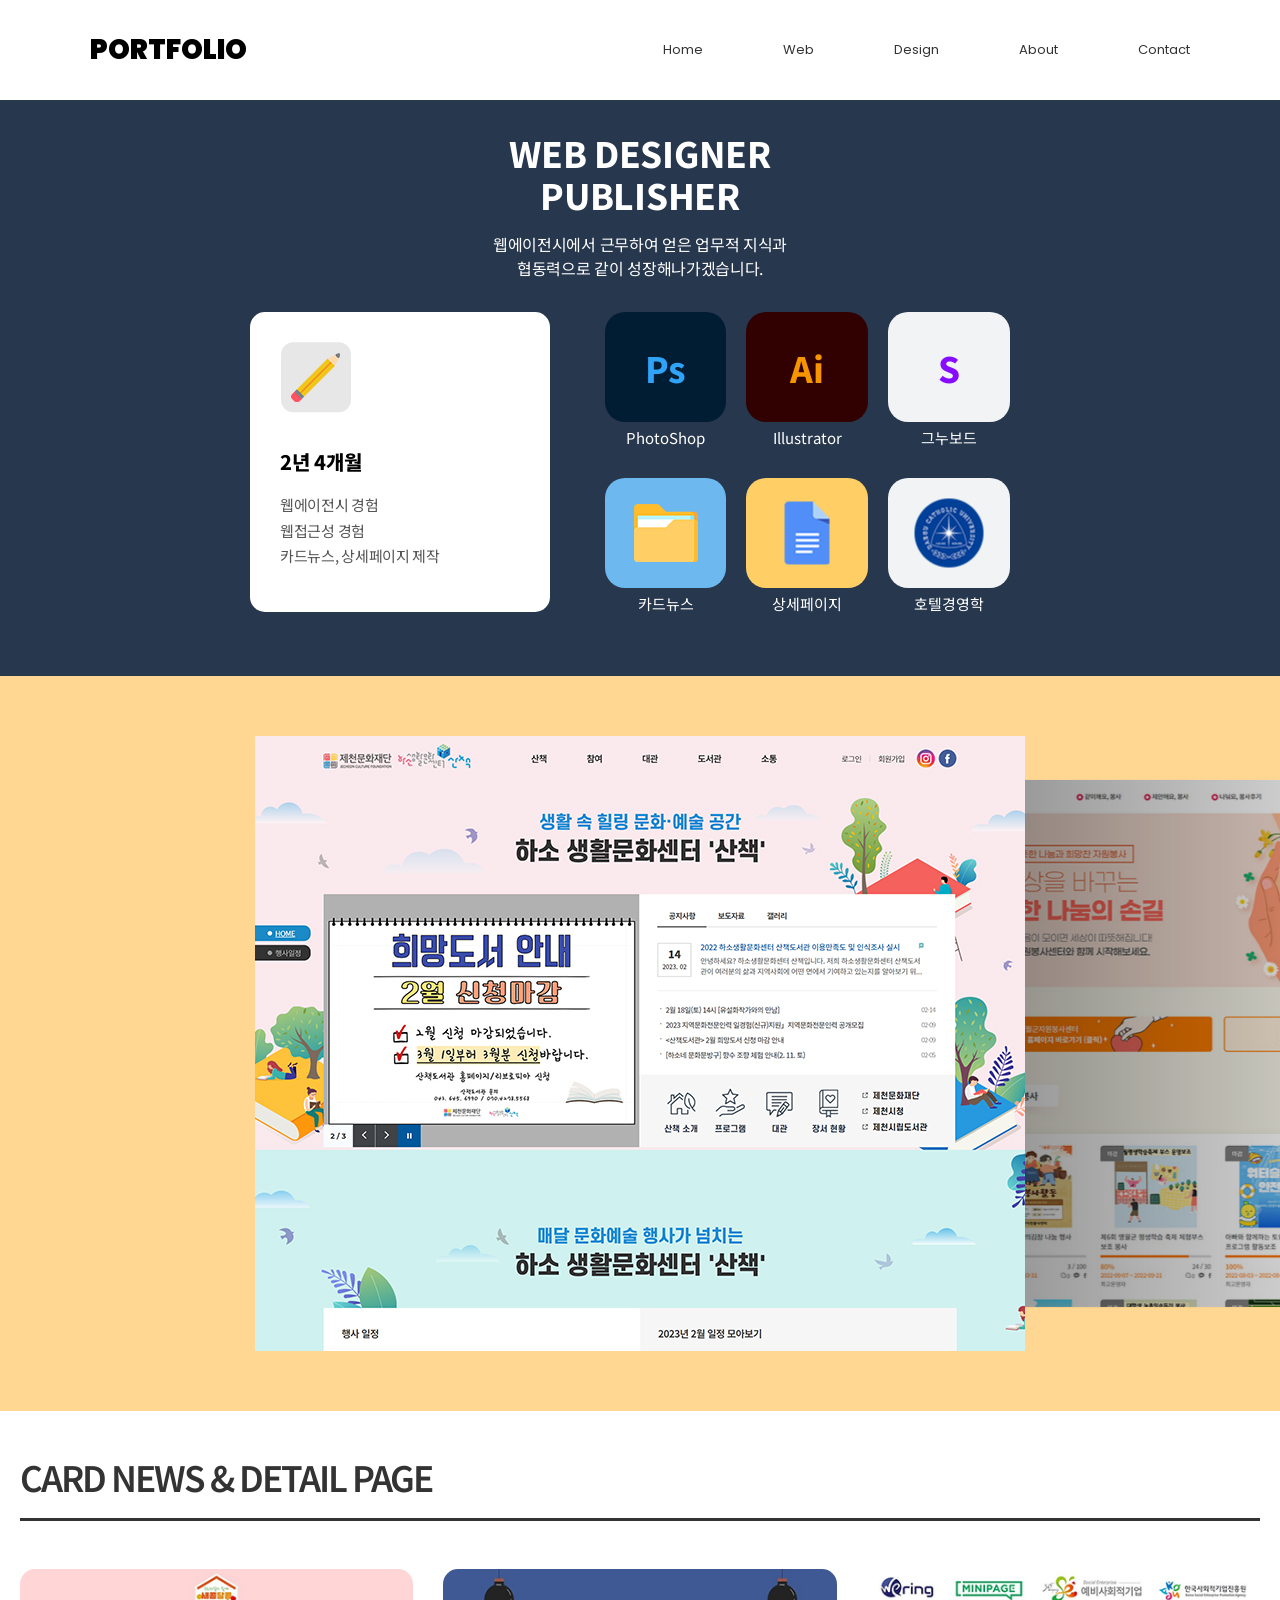
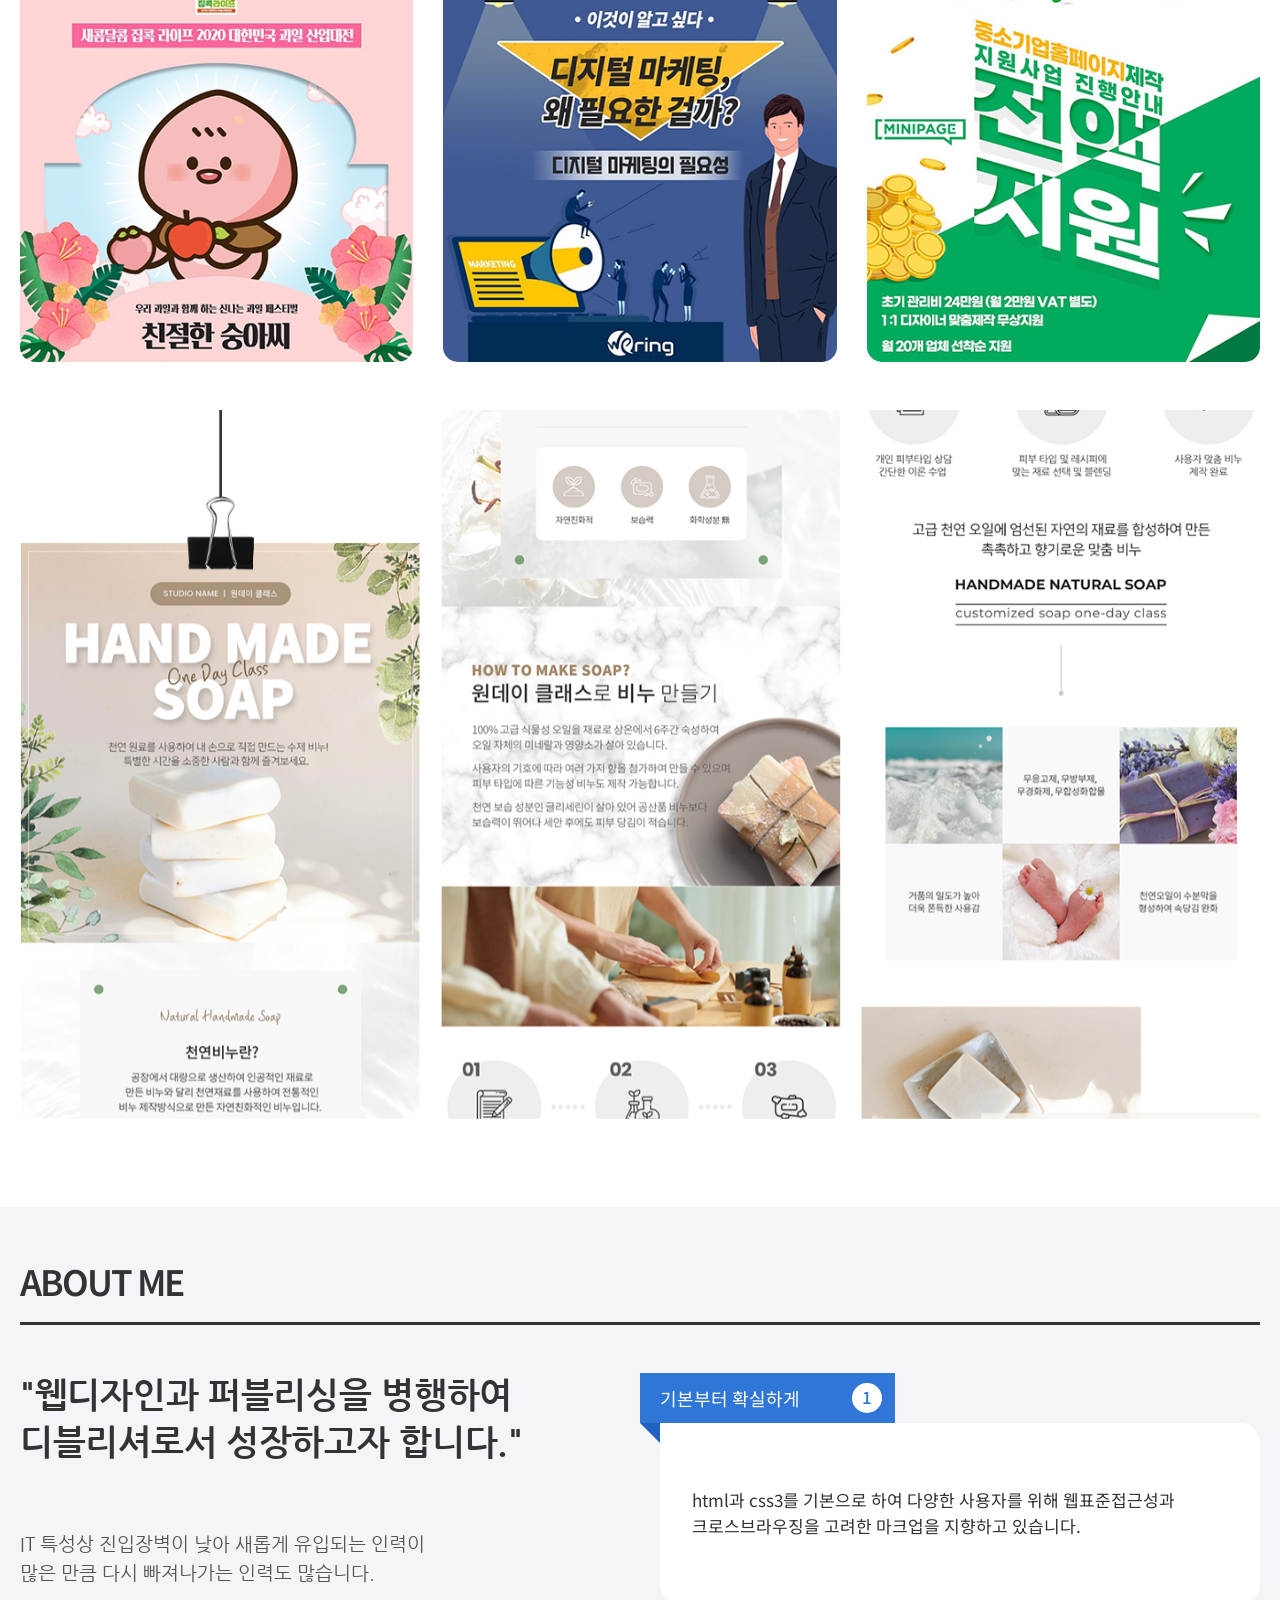
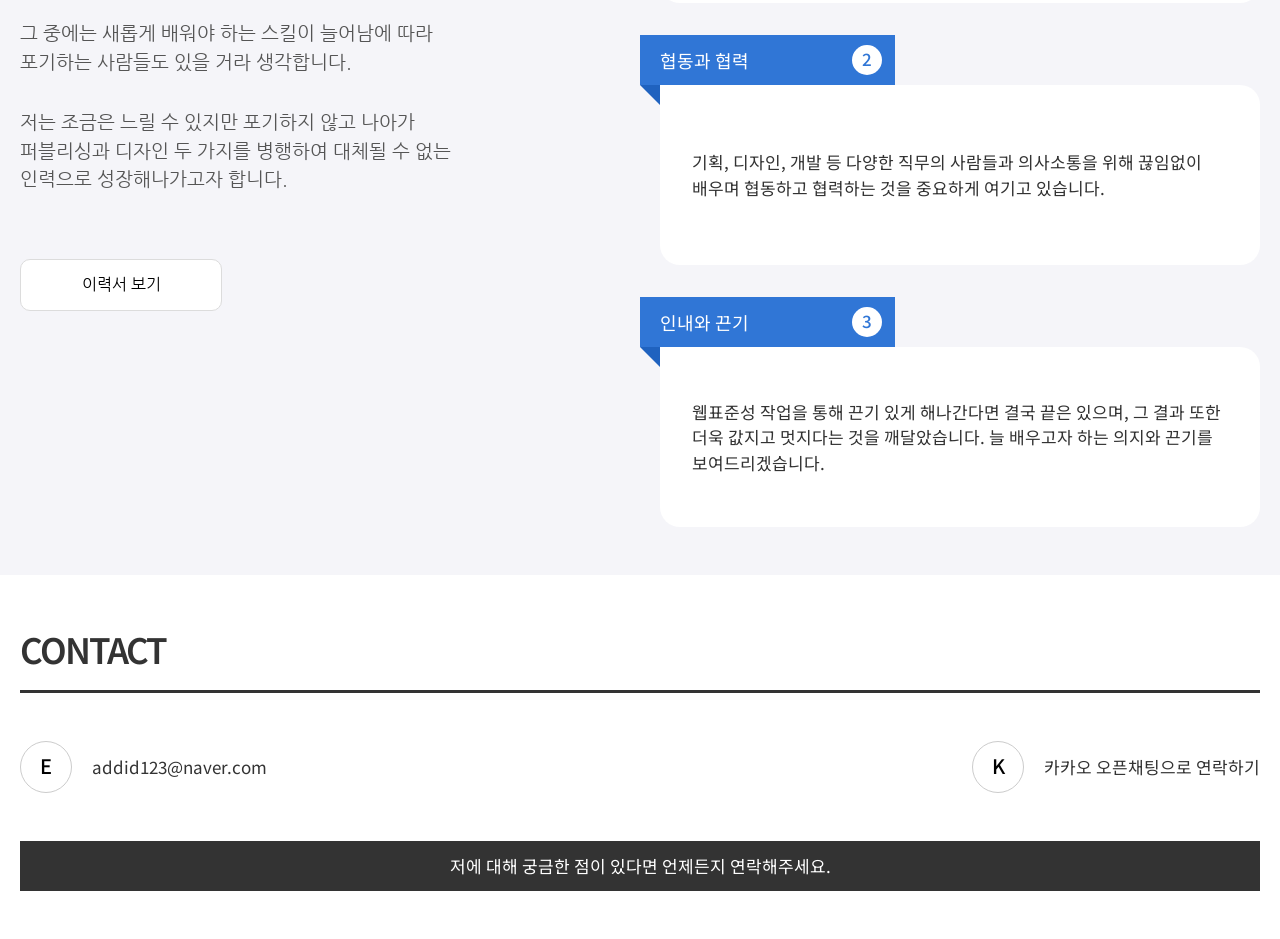
==== commit 74c0509a: "Update index.html swiper CDN 처리(최선 버전으로 변경)" ====
--- a/index.html
+++ b/index.html
@@ -12,7 +12,7 @@
     <link rel="stylesheet" href="./css/style.css">
     <link rel="stylesheet" href="./css/responsive.css">
     <!-- swiper -->
-    <link rel="stylesheet" type="text/css" href="./plugin/swiper/swiper-bundle.min.css"/>
+    <link rel="stylesheet" href="https://cdn.jsdelivr.net/npm/swiper@11/swiper-bundle.min.css"/>
     
     <title>portfolio</title>
 </head>
@@ -310,8 +310,9 @@
 
     <script src="https://ajax.googleapis.com/ajax/libs/jquery/3.5.1/jquery.min.js"></script>
     <script src="http://ajax.aspnetcdn.com/ajax/jQuery/jquery-1.12.4.min.js"></script>
-    <script src="./plugin/swiper/swiper-bundle.min.js"></script>
+    <script src="https://cdn.jsdelivr.net/npm/swiper@11/swiper-bundle.min.js"></script>
     <script src="./custom.js"></script>
 </body>
 </html>
 
+
--- a/css/style.css
+++ b/css/style.css
@@ -787,5 +787,7 @@
         transform: scale(1);
     }
   }
-  
-
+
+
+
+
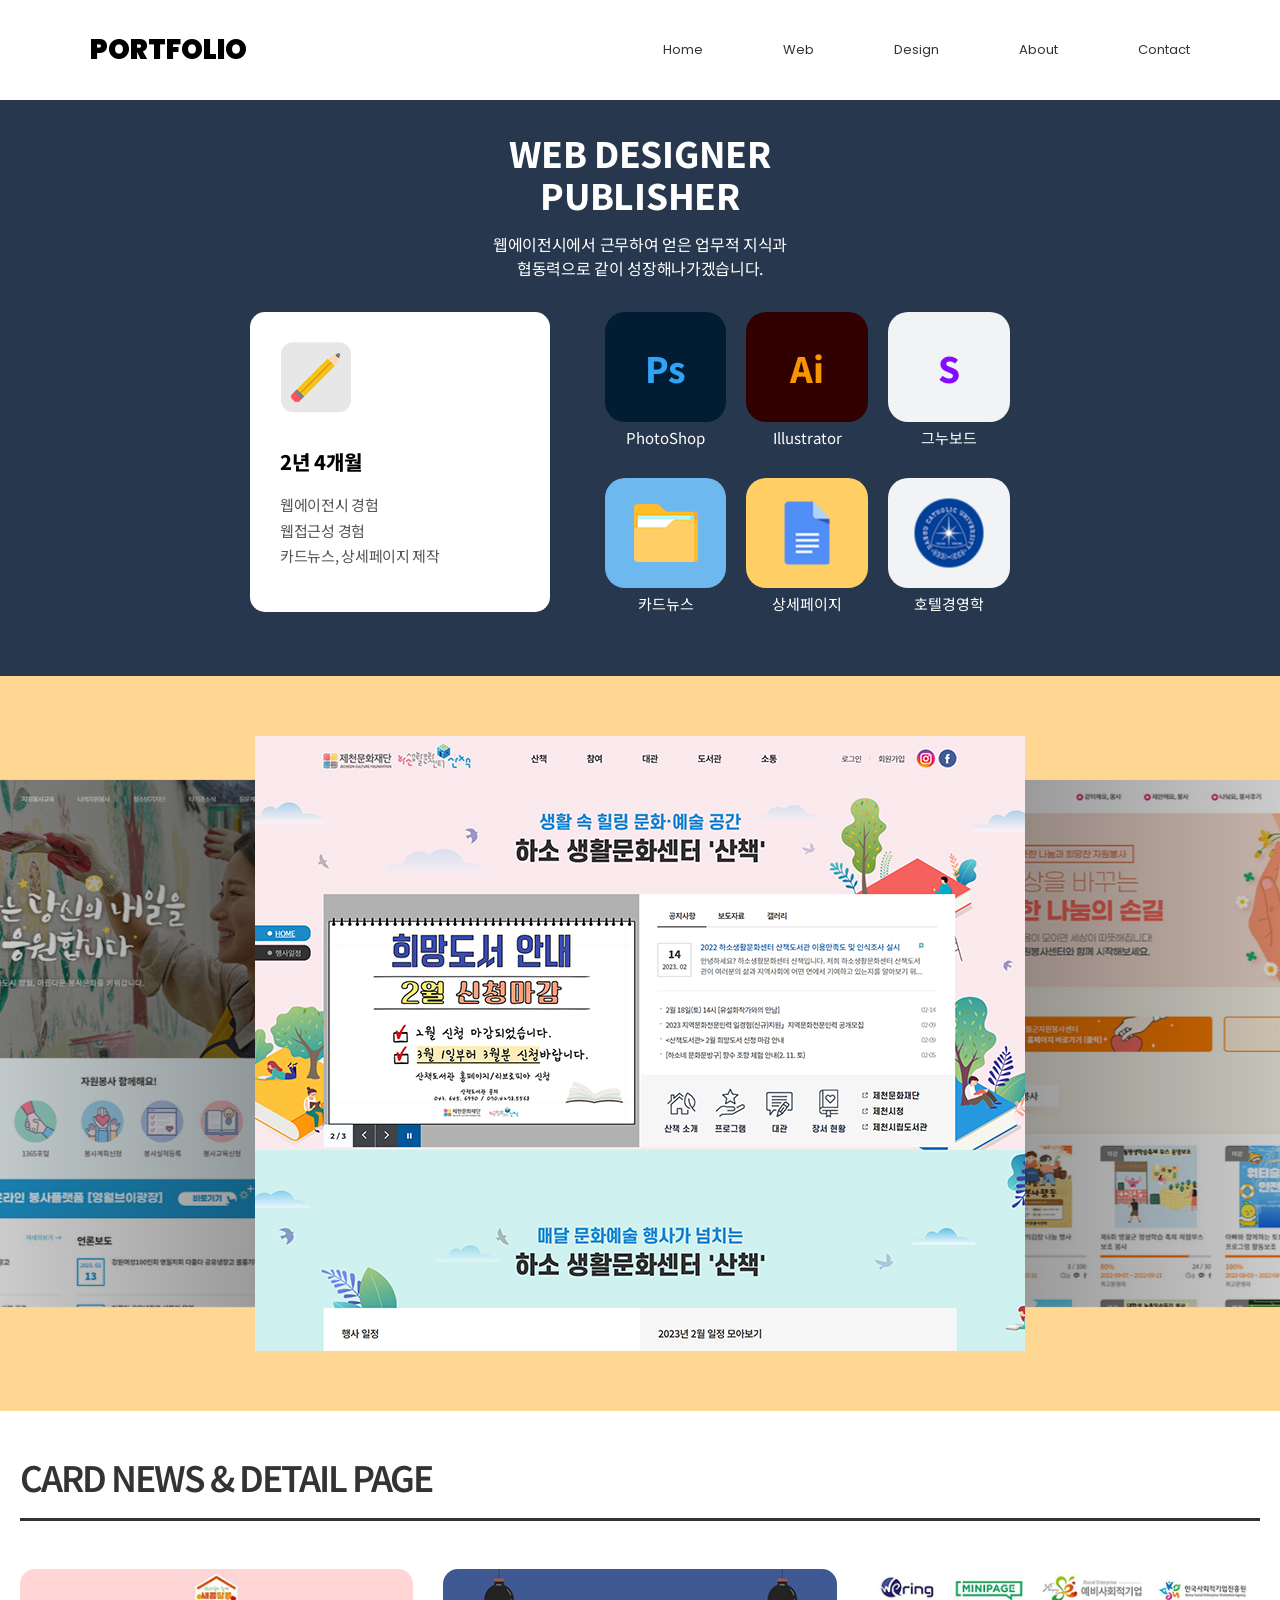
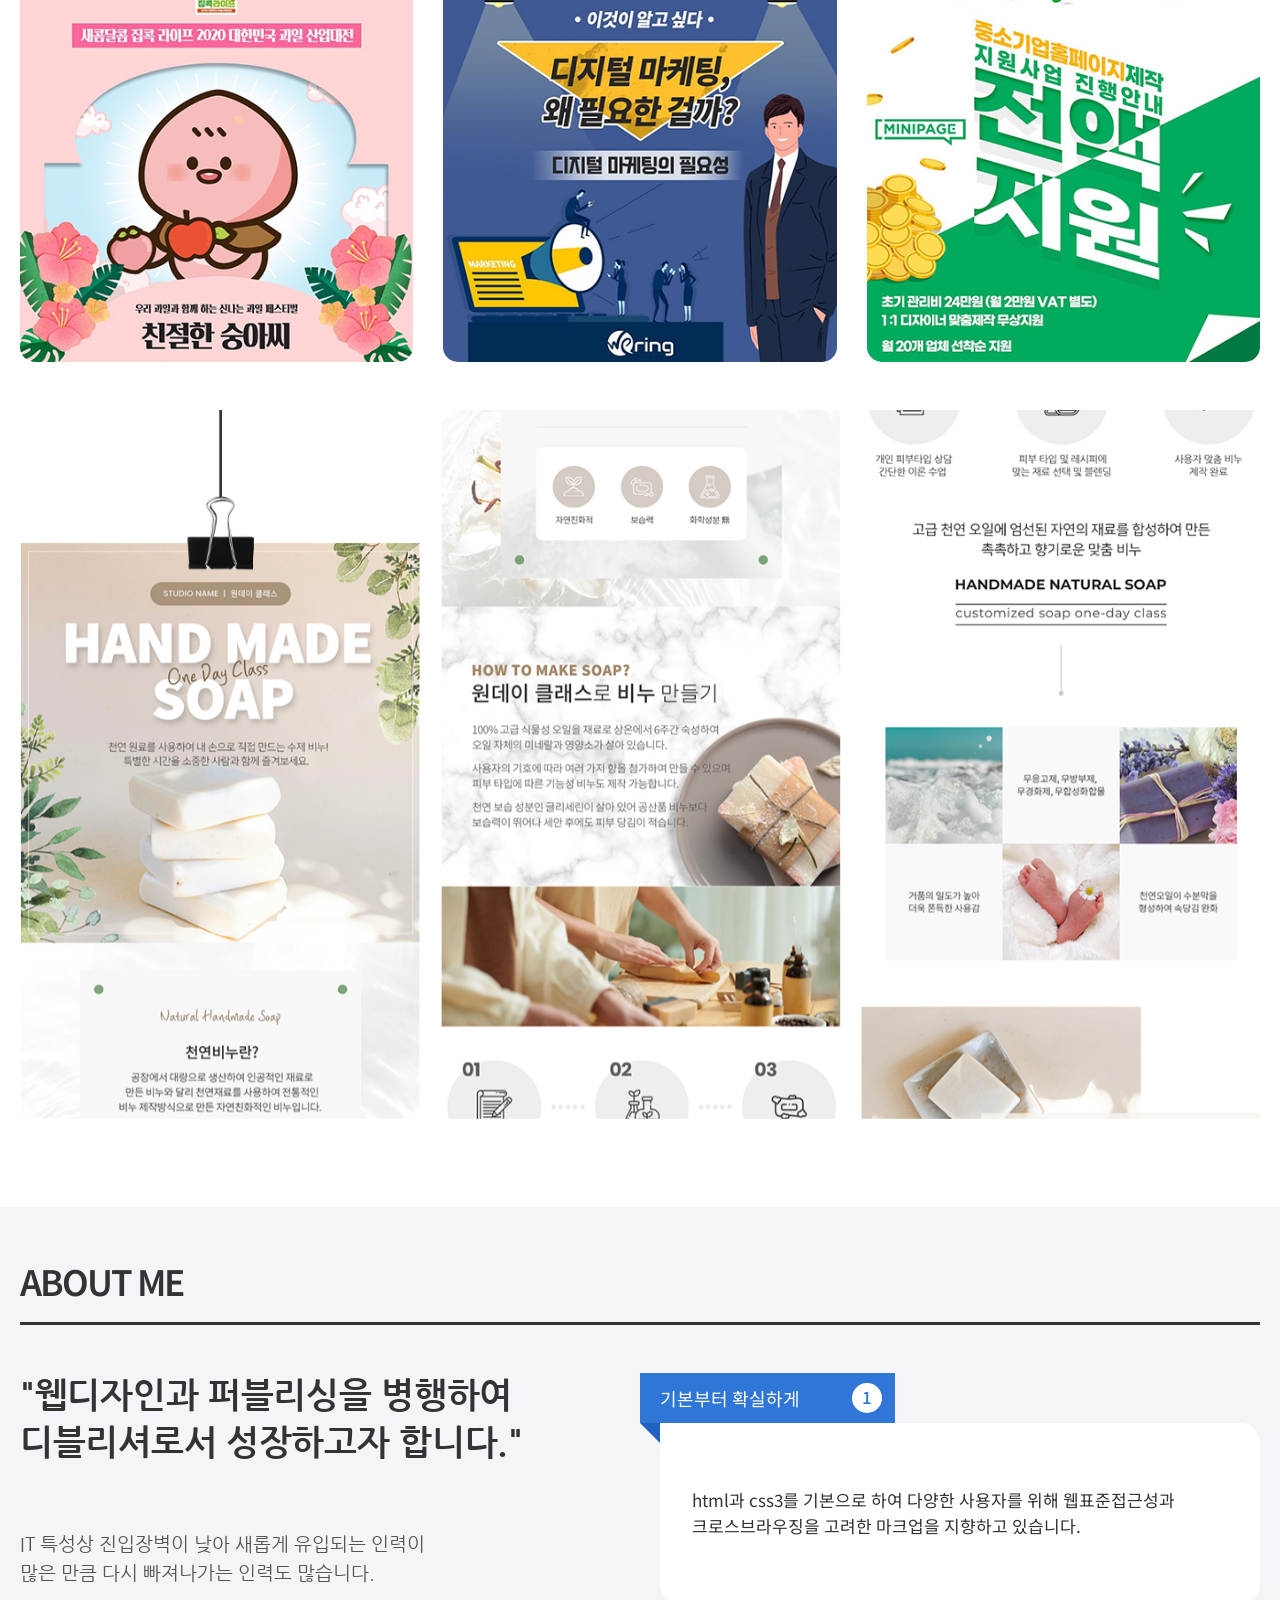
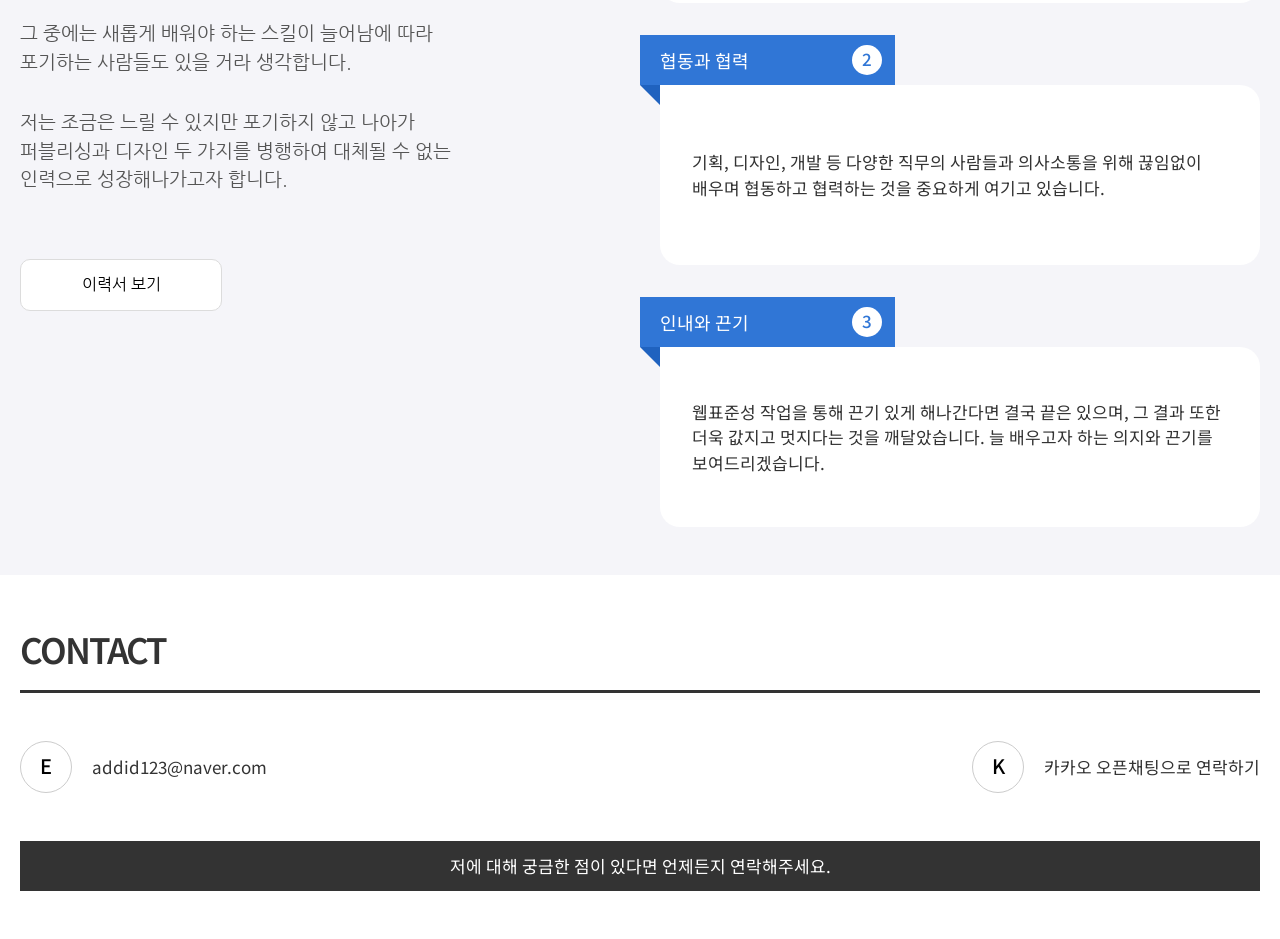
==== commit 72ac2b5c: "Update index.html 상세페이지 부분 팝업에서 새창으로 변경" ====
--- a/index.html
+++ b/index.html
@@ -194,20 +194,19 @@
         <section id="design">
             <div class="inner">
                 <h4 class="main_txt">card news &amp; detail page</h4>
-
                 <div class="cardnews-wrap swiper">
                     <div class="swiper-wrapper">
                         <div class="swiper-slide" onclick="window.open('https://blog.naver.com/cbarihyang/222162951537?trackingCode=blog_bloghome_searchlist')">
-                            <img src="./images/card_1.jpg" alt="집콕대전 카드뉴스">
+                            <img src="../images/card_1.jpg" alt="집콕대전 카드뉴스">
                         </div>
                         <div class="swiper-slide" onclick="window.open('https://www.instagram.com/p/CIPPeEajZwN/?igsh=OW90czVidjZ1M2Rh')">
-                            <img src="./images/card_2.jpg" alt="디지털 마케팅의 중요성 카드뉴스">
+                            <img src="../images/card_2.jpg" alt="디지털 마케팅의 중요성 카드뉴스">
                         </div>
                         <div class="swiper-slide" onclick="window.open('https://minipage.kr/')">
-                            <img src="./images/card_3.jpg" alt="미니페이지 이벤트 카드뉴스">
+                            <img src="../images/card_3.jpg" alt="미니페이지 이벤트 카드뉴스">
                         </div>
                         <div class="swiper-slide" onclick="window.open('https://pcmap.place.naver.com/place/1014846787/feed?entry=pll&from=map&fromNxList=true&fromPanelNum=2&timestamp=202501022339&locale=kohttps://blog.naver.com/cbarihyang/222162951537?trackingCode=blog_bloghome_searchlist')">
-                            <img src="./images/card_4.jpg" alt="끌레어뷰티 2025년 신년맞이 할인 이벤트">
+                            <img src="../images/card_4.jpg" alt="끌레어뷰티 2025년 신년맞이 할인 이벤트">
                         </div>
                     </div>
                 </div>
@@ -215,36 +214,25 @@
                 <div class="swiper swiper2">
                     <div class="swiper-wrapper">
                         <div class="swiper-slide">
-                            <img src="./images/detail_img_1.png" alt="문화센터 비누 만들기 상세페이지">
+                            <a href="sub02.html" target="_blank" title="새창으로 열기" rel="noopener noreferrer">
+                                <img src="../images/detail_img_1.png" alt="문화센터 비누 만들기 상세페이지">
+                            </a>
                         </div>
                         <div class="swiper-slide">
-                            <img src="./images/detail_img_2.png" alt="베이커리 상세페이지">
+                            <a href="sub02.html" target="_blank" title="새창으로 열기" rel="noopener noreferrer">
+                                <img src="../images/detail_img_2.png" alt="베이커리 상세페이지">
+                            </a>
                         </div>
                         <div class="swiper-slide">
-                            <img src="./images/detail_img_3.png" alt="이불 상세페이지">
-                        </div>
-                    </div>
-                </div>
-
-                <div class="popup-wrap">
-                    <div class="overlay">
-                        <div class="side_alert">
-                            <p>옆으로 넘겨보세요.</p>
-                        </div>
-                        <div class="swiper slider-popup">
-                            <div class="swiper-wrapper">
-                                <div class="swiper-slide">
-                                    <img src="./images/detail_all_1.jpg" alt="문화센터 비누 만들기 상세페이지">
-                                </div>
-                                <div class="swiper-slide">
-                                    <img src="./images/detail_all_2.jpg" alt="베이커리 상세페이지">
-                                </div>
-                                <div class="swiper-slide">
-                                    <img src="./images/detail_all_3.jpg" alt="이불 상세페이지">
-                                </div>
-                            </div>
-                        </div>
-                        <button type="button" class="close_btn"><span class="sound_only">닫기 버튼</span></button>
+                            <a href="sub02.html" target="_blank" title="새창으로 열기" rel="noopener noreferrer">
+                                <img src="../images/detail_img_3.png" alt="이불 상세페이지">
+                            </a>
+                        </div>
+                        <div class="swiper-slide">
+                            <a href="sub02.html" target="_blank" title="새창으로 열기" rel="noopener noreferrer">
+                                <img src="../images/detail_img_4.png" alt="보드카 상세페이지">
+                            </a>
+                        </div>
                     </div>
                 </div>
             </div>
@@ -316,3 +304,4 @@
 </html>
 
 
+
--- a/css/style.css
+++ b/css/style.css
@@ -789,5 +789,30 @@
   }
 
 
-
-
+  /* Swiper 기본 크기 강제 고정 */
+.swiper {
+  width: 100%;
+  height: 100%;
+  box-sizing: border-box;
+  overflow: visible; /* coverflow 잘림 방지 */
+}
+
+/* 각 슬라이드 크기 조정 */
+.swiper-slide {
+  display: flex;
+  justify-content: center;
+  align-items: center;
+  width: auto; /* 자동 크기 (coverflow 효과 유지) */
+  height: auto;
+  overflow: visible; /* 잘림 방지 */
+}
+
+/* 슬라이드 안의 이미지 */
+.swiper-slide img {
+  width: 100%;
+  height: auto;
+  object-fit: contain; /* 이미지 비율 유지하면서 꽉 차게 */
+  display: block;
+}
+
+
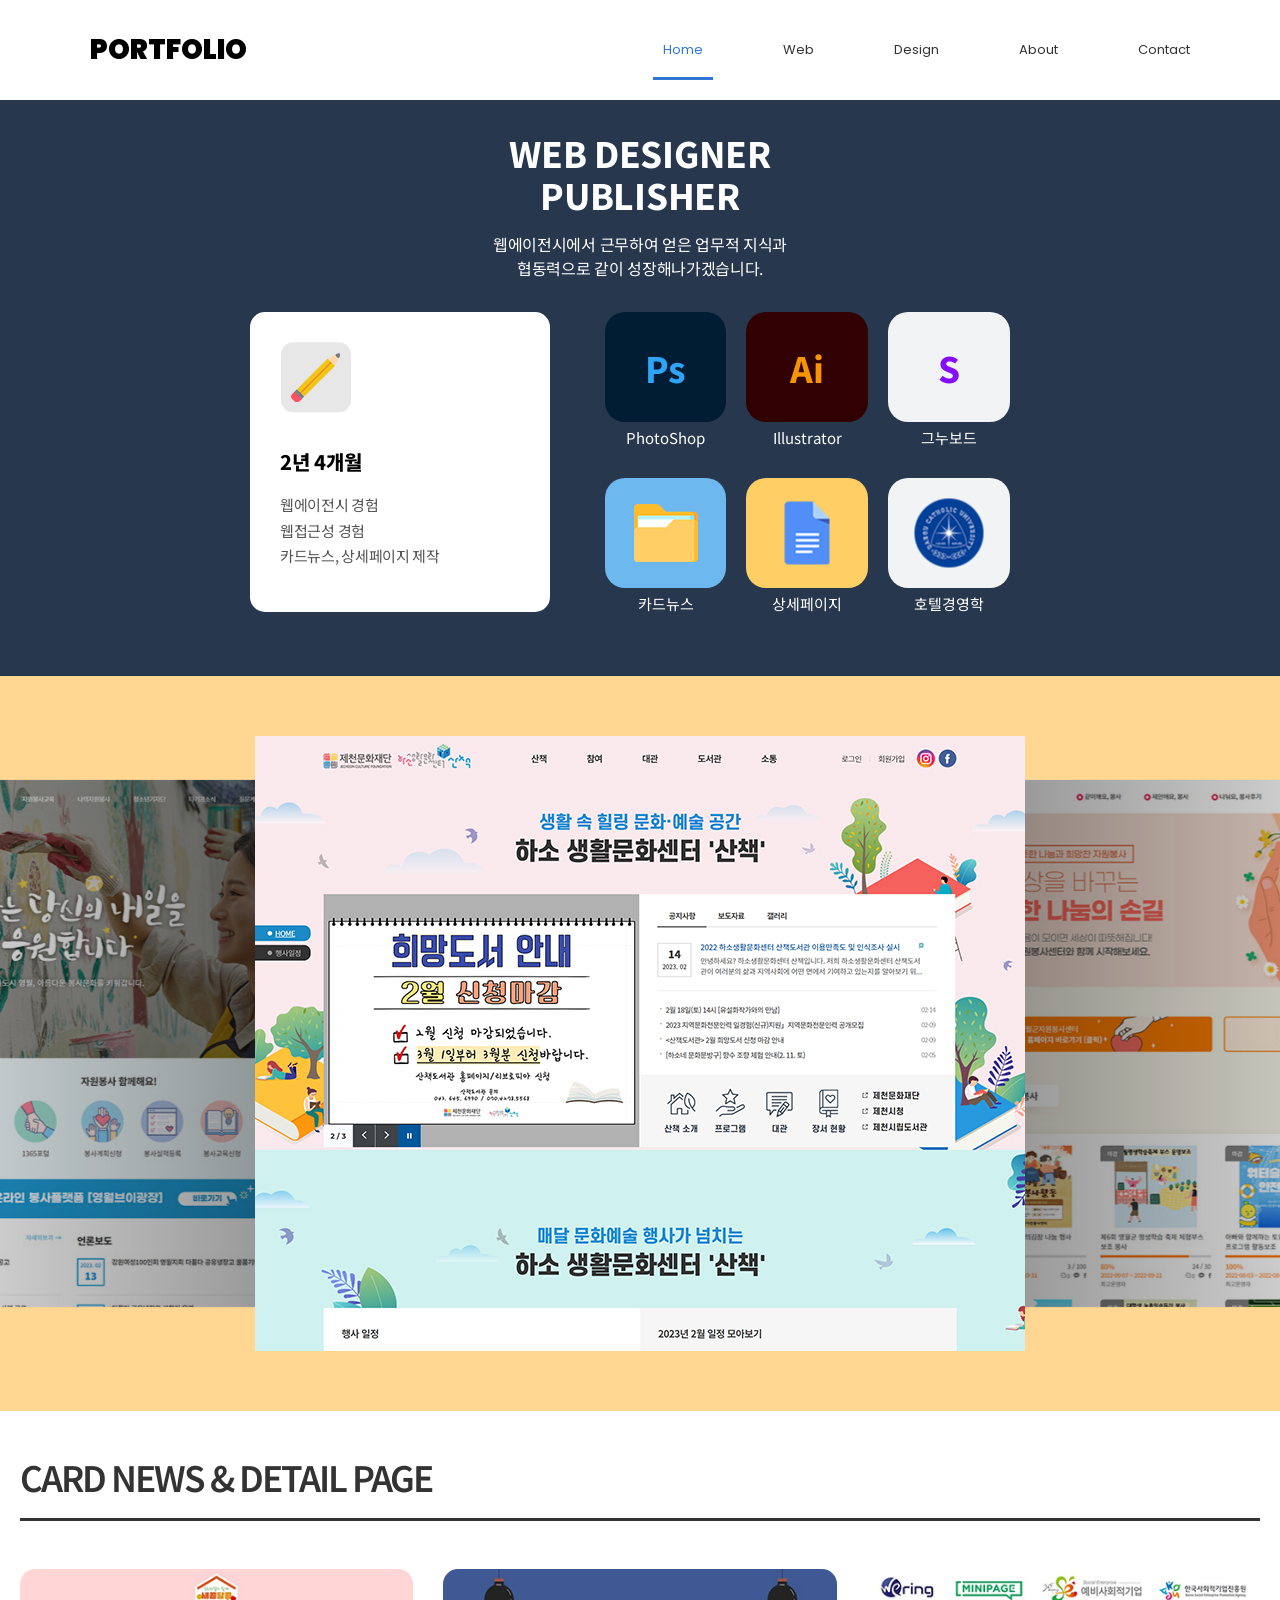
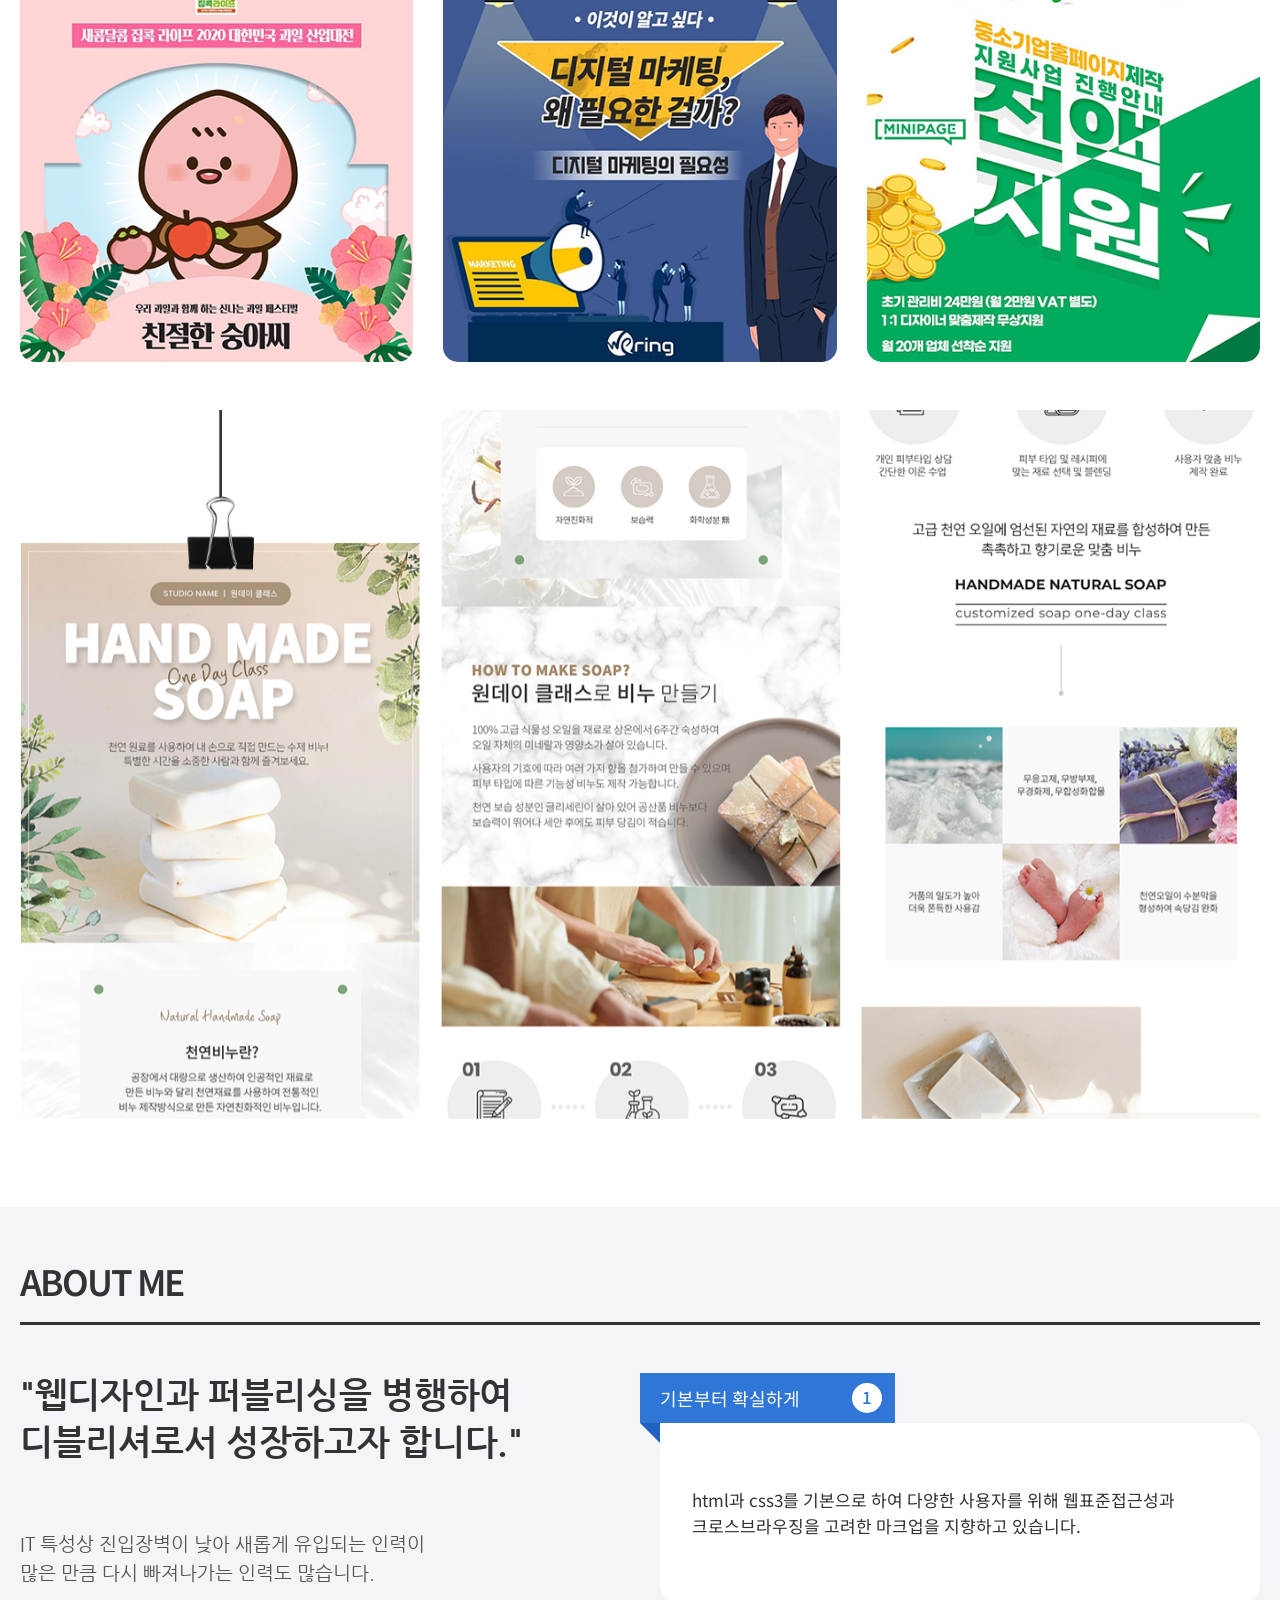
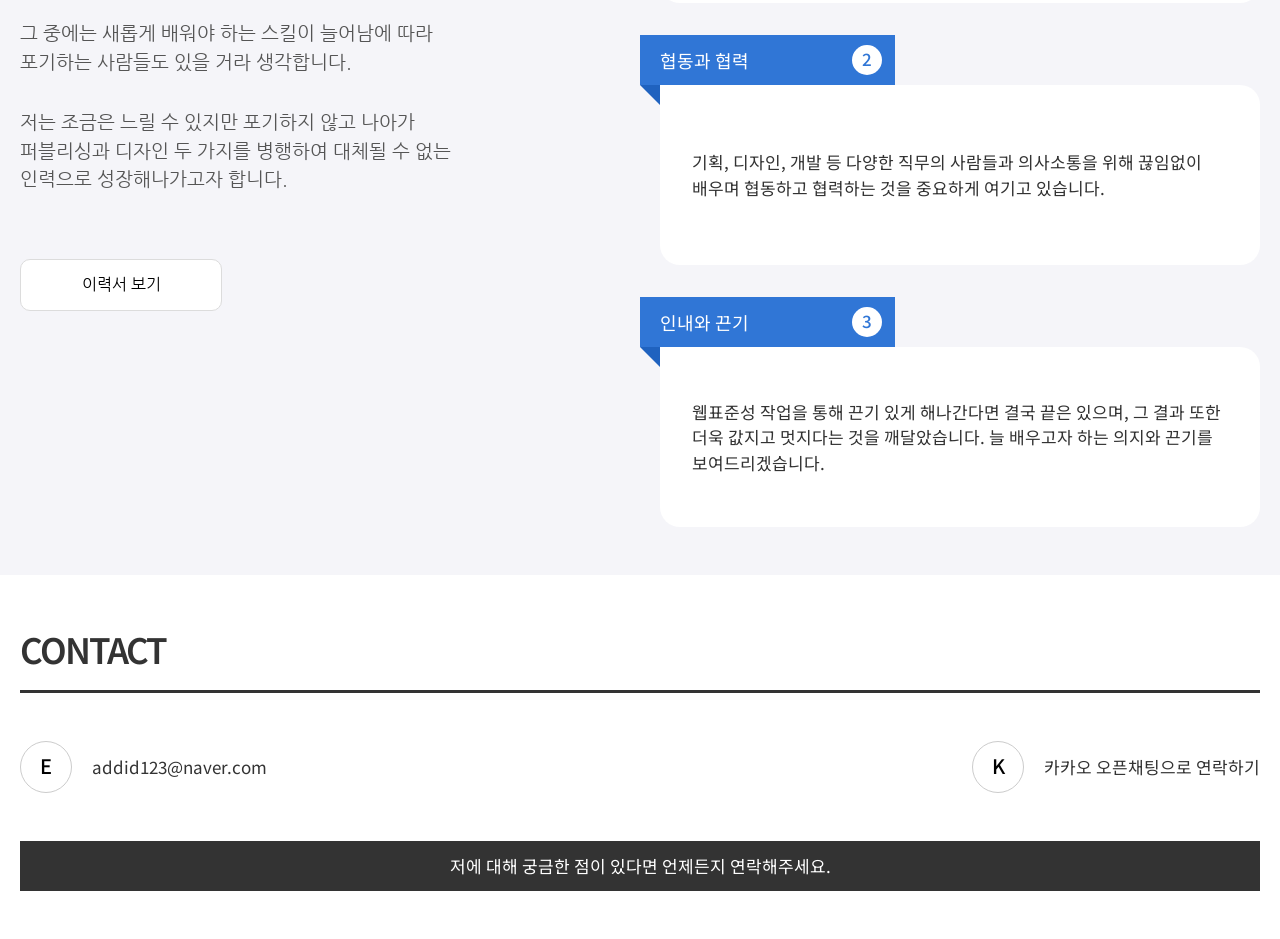
==== commit 07e19fcc: "Add files via upload" ====
--- a/index.html
+++ b/index.html
@@ -8,7 +8,7 @@
     <meta property="og:type" content="website" />
     <meta property="og:title" content="이승미의 포트폴리오" />
     <meta property="og:description" content="웹디자인과 웹퍼블리싱을 함께 하는 이승미의 포트폴리오입니다." />
-    <meta property="og:image" content="./images/og_img.png" />
+    <meta property="og:image" content="../images/og_img.png" />
     <link rel="stylesheet" href="./css/style.css">
     <link rel="stylesheet" href="./css/responsive.css">
     <!-- swiper -->
@@ -31,19 +31,19 @@
             <nav>
                 <ul id="gnb">
                     <li>
-                        <a href="#home">Home</a>
-                    </li>
-                    <li>
-                        <a href="#web">Web</a>
-                    </li>
-                    <li>
-                        <a href="#design">Design</a>
-                    </li>
-                    <li>
-                        <a href="#about">About</a>
-                    </li>
-                    <li>
-                        <a href="#contact">Contact</a>
+                        <a href="#home" data-target="home">Home</a>
+                    </li>
+                    <li>
+                        <a href="#web" data-target="web">Web</a>
+                    </li>
+                    <li>
+                        <a href="#design" data-target="design">Design</a>
+                    </li>
+                    <li>
+                        <a href="#about" data-target="about">About</a>
+                    </li>
+                    <li>
+                        <a href="#contact" data-target="contact">Contact</a>
                     </li>
                 </ul>
             </nav>
@@ -71,26 +71,26 @@
                 </ul>
                 <ul class="bottom_nav">
                     <li>
-                        <a href="#">
-                            <img src="./images/bt_nav_ico1.png" alt="하단메뉴 오픈채팅">
+                        <a href="#" target="_blank">
+                            <img src="../images/bt_nav_ico1.png" alt="하단메뉴 오픈채팅">
                             <span>오픈채팅</span>
                         </a>
                     </li>
                     <li>
                         <a href="mailto:addid123@naver.com" target="_blank">
-                            <img src="./images/bt_nav_ico2.png" alt="하단메뉴 메일">
+                            <img src="../images/bt_nav_ico2.png" alt="하단메뉴 메일">
                             <span>메일</span>
                         </a>
                     </li>
                     <li>
-                        <a href="./download_file/resume.pdf" download="이력서_이승미">
-                            <img src="./images/bt_nav_ico3.png" alt="하단메뉴 이력서">
+                        <a href="../download_file/resume.pdf" download="이력서_이승미">
+                            <img src="../images/bt_nav_ico3.png" alt="하단메뉴 이력서">
                             <span>이력서</span>
                         </a>
                     </li>
                     <li>
                         <a href="#home">
-                            <img src="./images/bt_nav_ico4.png" alt="하단메뉴 홈으로">
+                            <img src="../images/bt_nav_ico4.png" alt="하단메뉴 홈으로">
                             <span>홈으로</span>
                         </a>
                     </li>
@@ -134,15 +134,15 @@
                                 <p>그누보드</p>
                             </div>
                             <div class="app slide-in-fwd-top">
-                                <div class="app_4"><img src="./images/mobile_ico_1.png" alt="카드뉴스"></div>
+                                <div class="app_4"><img src="../images/mobile_ico_1.png" alt="카드뉴스"></div>
                                 <p>카드뉴스</p>
                             </div>
                             <div class="app slide-in-fwd-top">
-                                <div class="app_5"><img src="./images/mobile_ico_2.png" alt="상세페이지"></div>
+                                <div class="app_5"><img src="../images/mobile_ico_2.png" alt="상세페이지"></div>
                                 <p>상세페이지</p>
                             </div>
                             <div class="app slide-in-fwd-top">
-                                <div class="app_6"><img src="./images/mobile_ico_3.png" alt="대구가톨릭대학교 로고"></div>
+                                <div class="app_6"><img src="../images/mobile_ico_3.png" alt="대구가톨릭대학교 로고"></div>
                                 <p>호텔경영학</p>
                             </div>
                         </div>
@@ -167,25 +167,25 @@
             <div class="swiper swiper1">
                 <div class="swiper-wrapper">
                     <div class="swiper-slide" onclick="location.href='sub01.html'">
-                        <img src="./images/slide_img_1.jpg" alt="제천하소문화생활센터 '산책' 이미지">
-                    </div>
-                    <div class="swiper-slide" onclick="location.href='sub01.html'">
-                        <img src="./images/slide_img_2.jpg" alt="영월자원봉사센터 자원봉사 플랫폼 이미지">
-                    </div>
-                    <div class="swiper-slide" onclick="location.href='sub01.html'">
-                        <img src="./images/slide_img_3.jpg" alt="하늘제지 홈페이지">
-                    </div>
-                    <div class="swiper-slide" onclick="location.href='sub01.html'">
-                        <img src="./images/slide_img_4.jpg" alt="백년주조 홈페이지">
-                    </div>
-                    <div class="swiper-slide" onclick="location.href='sub01.html'">
-                        <img src="./images/slide_img_5.jpg" alt="호텔스크린 홈페이지">
-                    </div>
-                    <div class="swiper-slide" onclick="location.href='sub01.html'">
-                        <img src="./images/slide_img_6.jpg" alt="문성보조기 홈페이지">
-                    </div>
-                    <div class="swiper-slide" onclick="location.href='sub01.html'">
-                        <img src="./images/slide_img_7.jpg" alt="영월자원봉사센터 자원봉사 이미지">
+                        <img src="../images/slide_img_1.jpg" alt="제천하소문화생활센터 '산책' 이미지">
+                    </div>
+                    <div class="swiper-slide" onclick="location.href='sub01.html'">
+                        <img src="../images/slide_img_2.jpg" alt="영월자원봉사센터 자원봉사 플랫폼 이미지">
+                    </div>
+                    <div class="swiper-slide" onclick="location.href='sub01.html'">
+                        <img src="../images/slide_img_3.jpg" alt="하늘제지 홈페이지">
+                    </div>
+                    <div class="swiper-slide" onclick="location.href='sub01.html'">
+                        <img src="../images/slide_img_4.jpg" alt="백년주조 홈페이지">
+                    </div>
+                    <div class="swiper-slide" onclick="location.href='sub01.html'">
+                        <img src="../images/slide_img_5.jpg" alt="호텔스크린 홈페이지">
+                    </div>
+                    <div class="swiper-slide" onclick="location.href='sub01.html'">
+                        <img src="../images/slide_img_6.jpg" alt="문성보조기 홈페이지">
+                    </div>
+                    <div class="swiper-slide" onclick="location.href='sub01.html'">
+                        <img src="../images/slide_img_7.jpg" alt="영월자원봉사센터 자원봉사 이미지">
                     </div>
                 </div>
             </div>
@@ -194,6 +194,7 @@
         <section id="design">
             <div class="inner">
                 <h4 class="main_txt">card news &amp; detail page</h4>
+
                 <div class="cardnews-wrap swiper">
                     <div class="swiper-wrapper">
                         <div class="swiper-slide" onclick="window.open('https://blog.naver.com/cbarihyang/222162951537?trackingCode=blog_bloghome_searchlist')">
@@ -247,7 +248,7 @@
                         <p>IT 특성상 진입장벽이 낮아 새롭게 유입되는 인력이 <br>많은 만큼 다시 빠져나가는 인력도 많습니다.</p>
                         <p>그 중에는 새롭게 배워야 하는 스킬이 늘어남에 따라 <br>포기하는 사람들도 있을 거라 생각합니다.</p>
                         <p>저는 조금은 느릴 수 있지만 포기하지 않고 나아가 <br>퍼블리싱과 디자인 두 가지를 병행하여 대체될 수 없는 <br>인력으로 성장해나가고자 합니다.</p>
-                        <a href="./download_file/resume.pdf" download="이력서_이승미">이력서 보기</a>
+                        <a href="../download_file/resume.pdf" download="이력서_이승미">이력서 보기</a>
                     </div>
                     <div class="txt_box">
                         <div class="title_box box_1">
@@ -301,7 +302,4 @@
     <script src="https://cdn.jsdelivr.net/npm/swiper@11/swiper-bundle.min.js"></script>
     <script src="./custom.js"></script>
 </body>
-</html>
-
-
-
+</html>
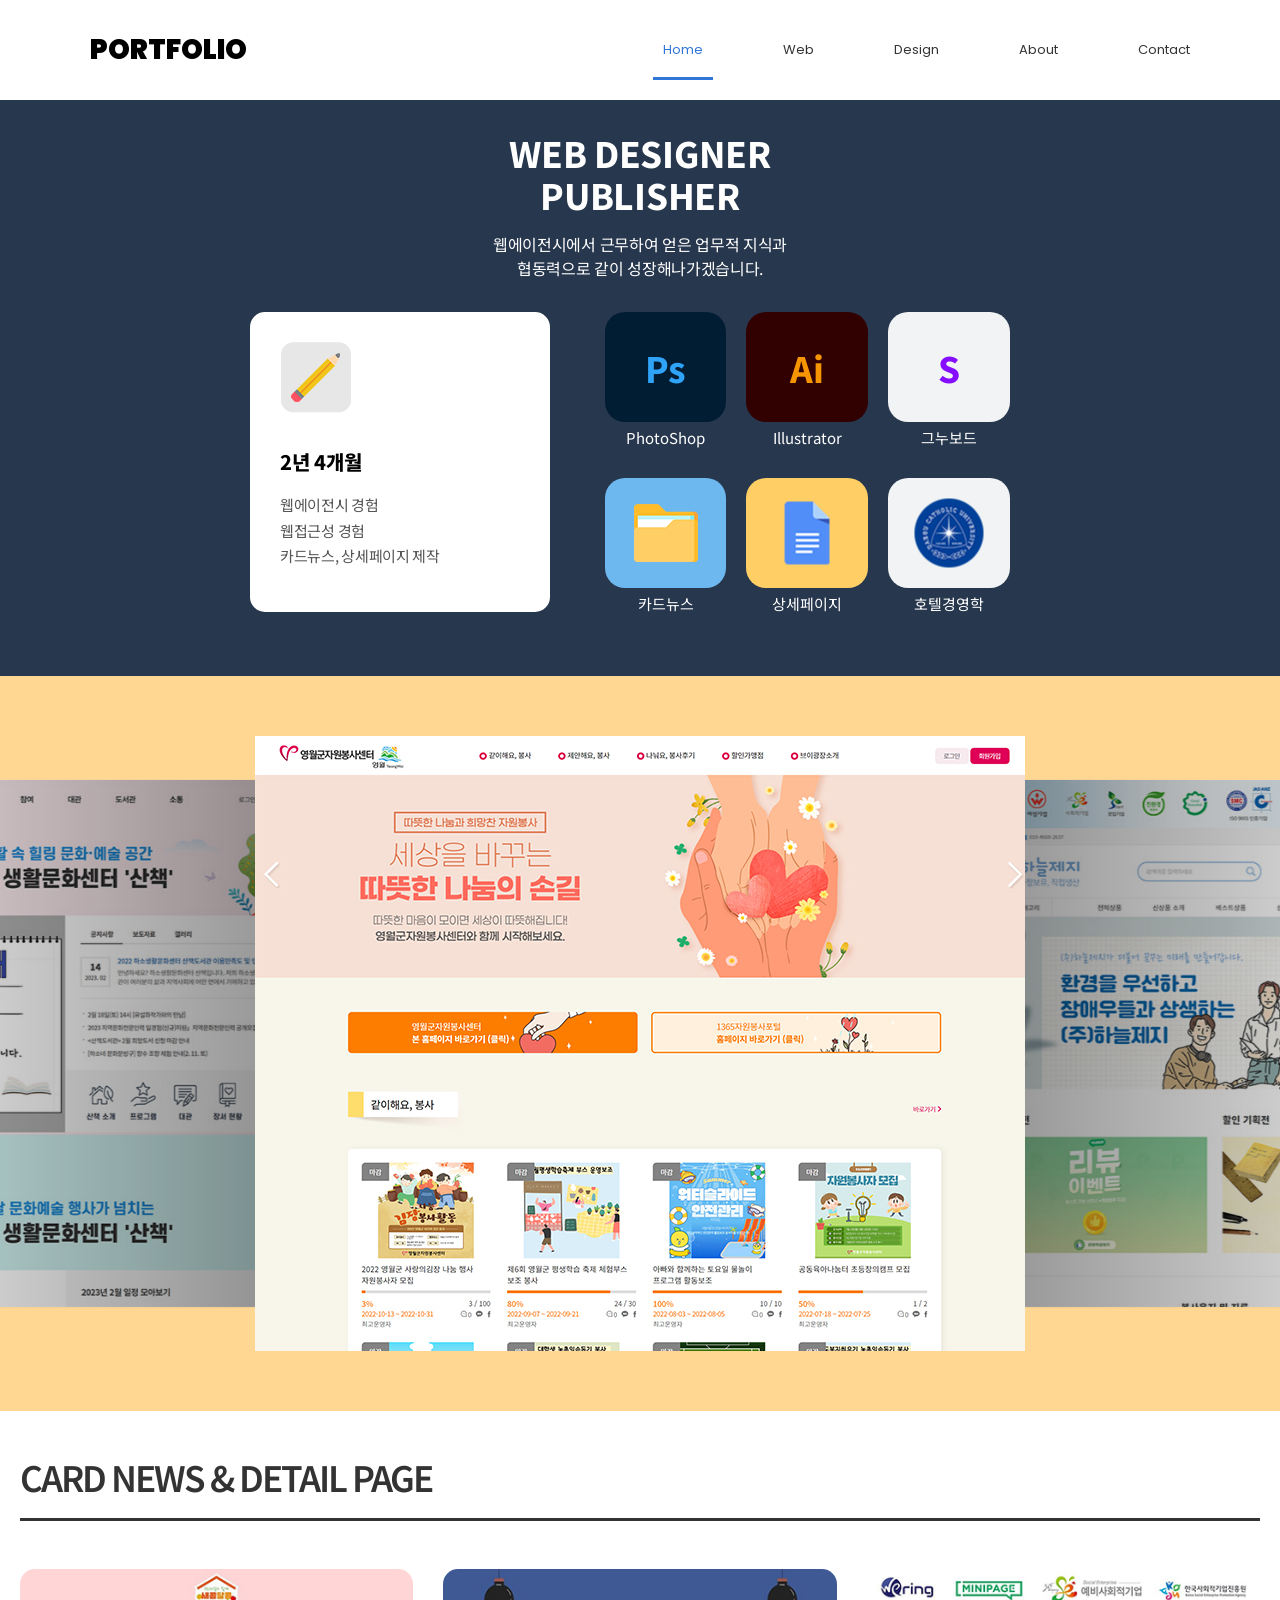
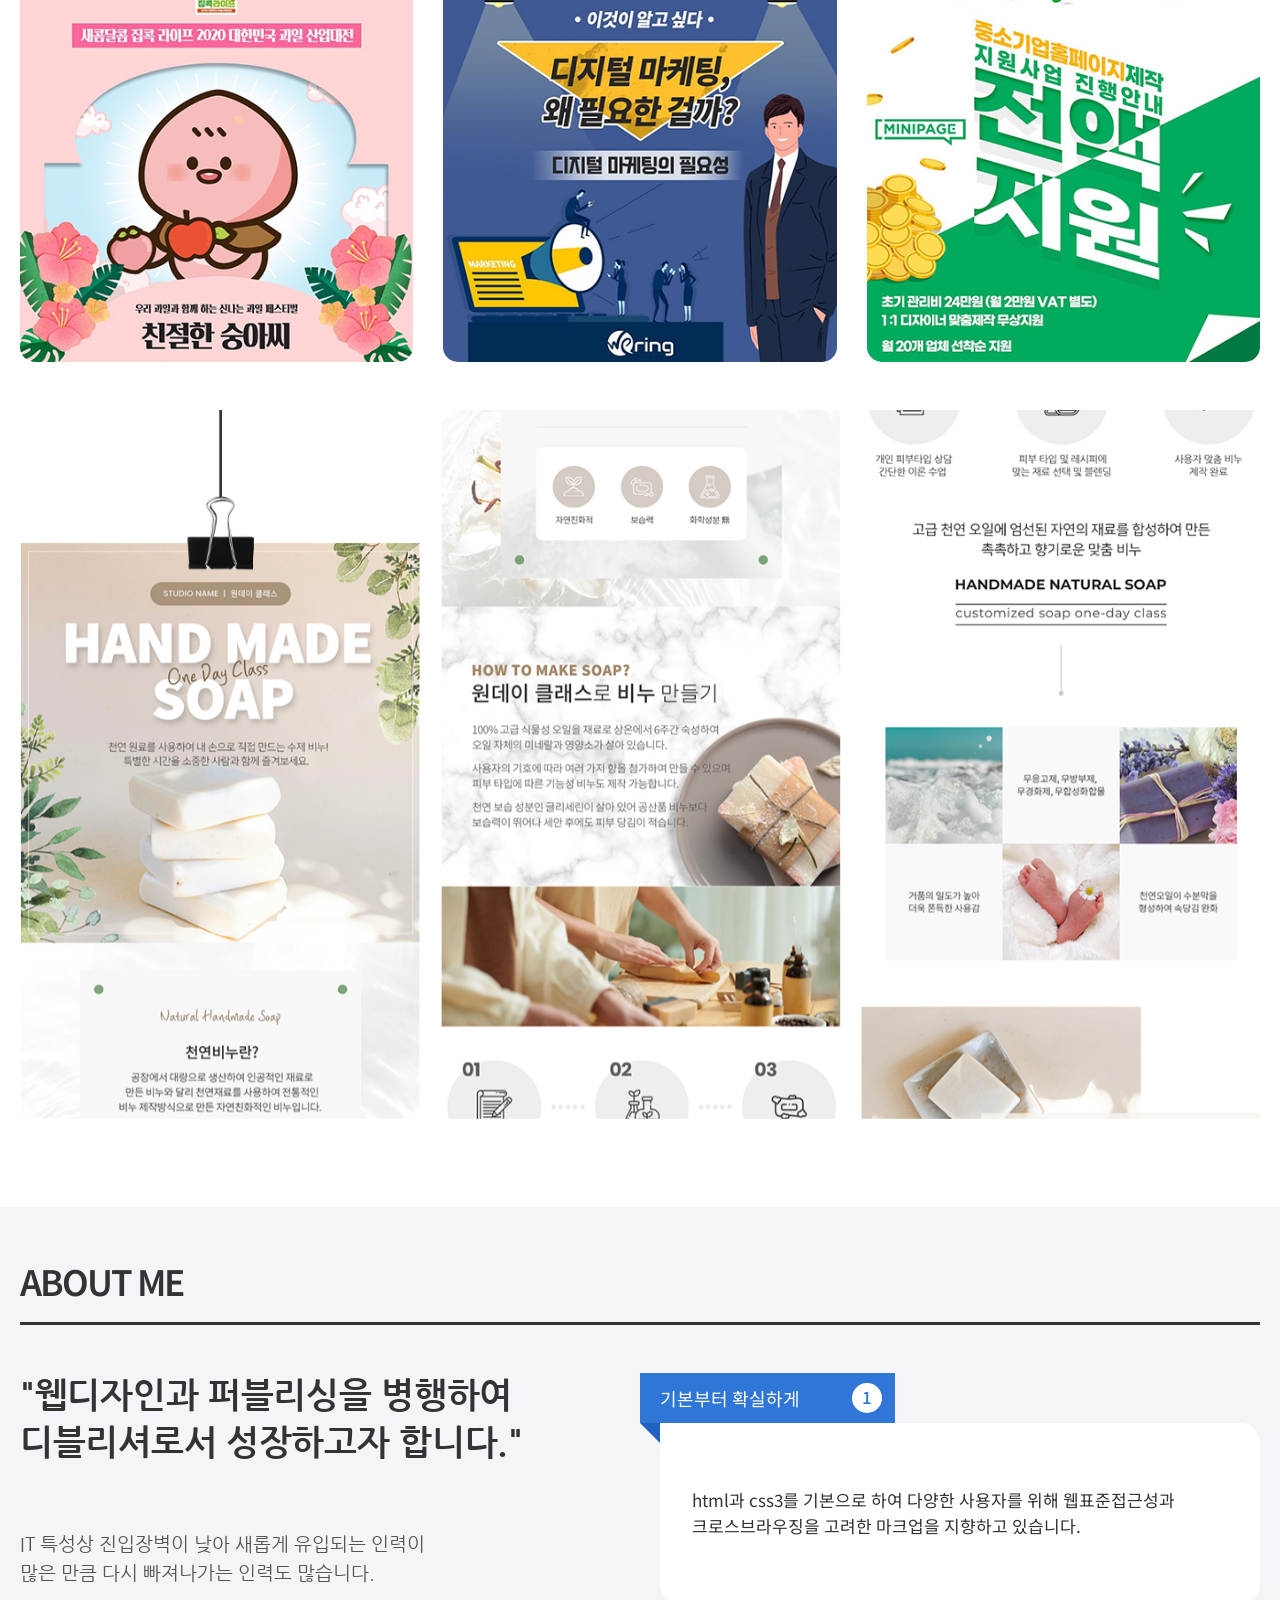
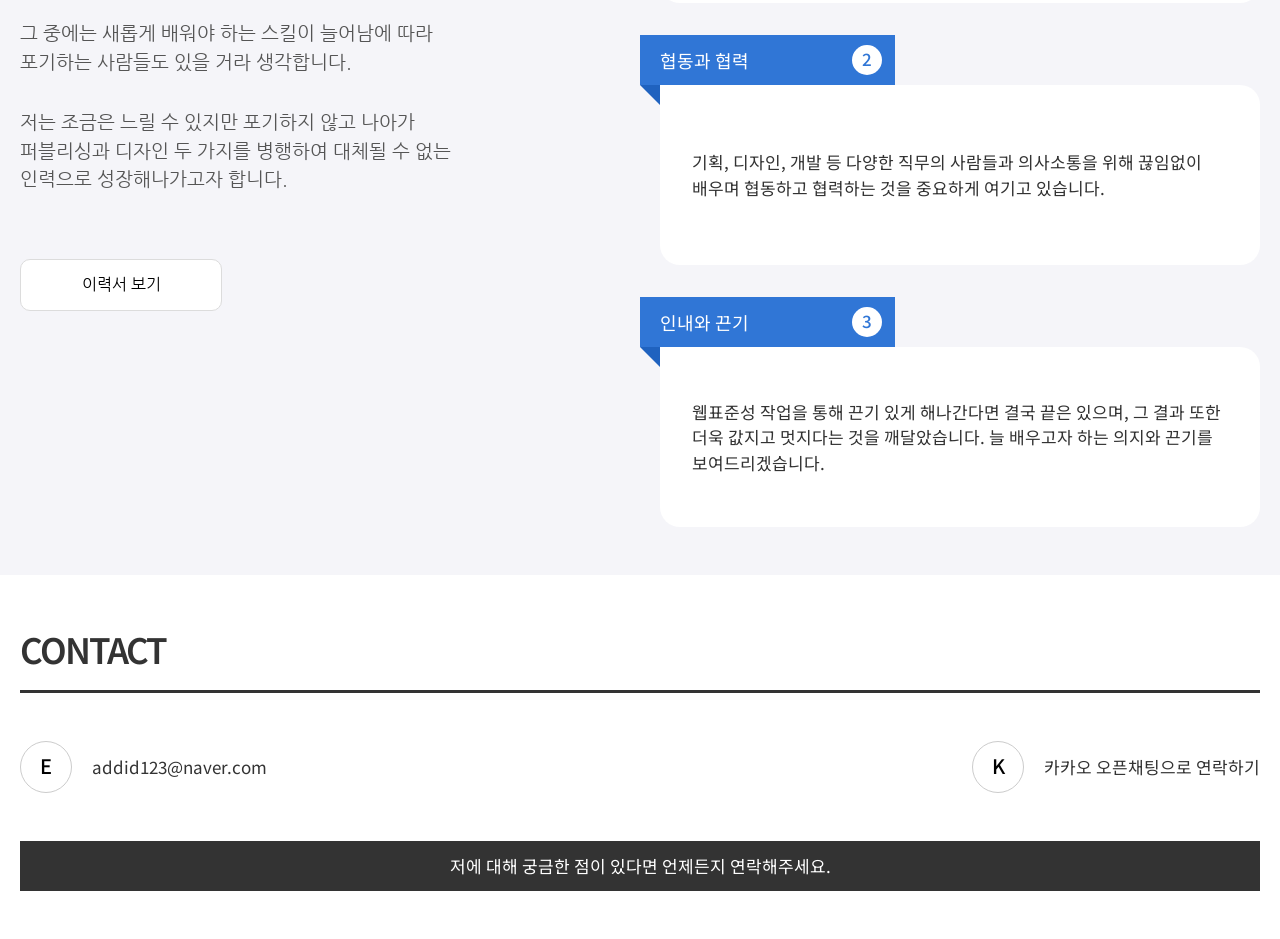
==== commit 2d153375: "Update index.html 이미지 파일 경로를 상대적인 거에서 절대적인 경로로 변경함..." ====
--- a/index.html
+++ b/index.html
@@ -8,7 +8,7 @@
     <meta property="og:type" content="website" />
     <meta property="og:title" content="이승미의 포트폴리오" />
     <meta property="og:description" content="웹디자인과 웹퍼블리싱을 함께 하는 이승미의 포트폴리오입니다." />
-    <meta property="og:image" content="../images/og_img.png" />
+    <meta property="og:image" content="./images/og_img.png" />
     <link rel="stylesheet" href="./css/style.css">
     <link rel="stylesheet" href="./css/responsive.css">
     <!-- swiper -->
@@ -72,25 +72,25 @@
                 <ul class="bottom_nav">
                     <li>
                         <a href="#" target="_blank">
-                            <img src="../images/bt_nav_ico1.png" alt="하단메뉴 오픈채팅">
+                            <img src="./images/bt_nav_ico1.png" alt="하단메뉴 오픈채팅">
                             <span>오픈채팅</span>
                         </a>
                     </li>
                     <li>
                         <a href="mailto:addid123@naver.com" target="_blank">
-                            <img src="../images/bt_nav_ico2.png" alt="하단메뉴 메일">
+                            <img src="./images/bt_nav_ico2.png" alt="하단메뉴 메일">
                             <span>메일</span>
                         </a>
                     </li>
                     <li>
-                        <a href="../download_file/resume.pdf" download="이력서_이승미">
-                            <img src="../images/bt_nav_ico3.png" alt="하단메뉴 이력서">
+                        <a href="./download_file/resume.pdf" download="이력서_이승미">
+                            <img src="./images/bt_nav_ico3.png" alt="하단메뉴 이력서">
                             <span>이력서</span>
                         </a>
                     </li>
                     <li>
                         <a href="#home">
-                            <img src="../images/bt_nav_ico4.png" alt="하단메뉴 홈으로">
+                            <img src="./images/bt_nav_ico4.png" alt="하단메뉴 홈으로">
                             <span>홈으로</span>
                         </a>
                     </li>
@@ -134,15 +134,15 @@
                                 <p>그누보드</p>
                             </div>
                             <div class="app slide-in-fwd-top">
-                                <div class="app_4"><img src="../images/mobile_ico_1.png" alt="카드뉴스"></div>
+                                <div class="app_4"><img src="./images/mobile_ico_1.png" alt="카드뉴스"></div>
                                 <p>카드뉴스</p>
                             </div>
                             <div class="app slide-in-fwd-top">
-                                <div class="app_5"><img src="../images/mobile_ico_2.png" alt="상세페이지"></div>
+                                <div class="app_5"><img src="./images/mobile_ico_2.png" alt="상세페이지"></div>
                                 <p>상세페이지</p>
                             </div>
                             <div class="app slide-in-fwd-top">
-                                <div class="app_6"><img src="../images/mobile_ico_3.png" alt="대구가톨릭대학교 로고"></div>
+                                <div class="app_6"><img src="./images/mobile_ico_3.png" alt="대구가톨릭대학교 로고"></div>
                                 <p>호텔경영학</p>
                             </div>
                         </div>
@@ -167,25 +167,25 @@
             <div class="swiper swiper1">
                 <div class="swiper-wrapper">
                     <div class="swiper-slide" onclick="location.href='sub01.html'">
-                        <img src="../images/slide_img_1.jpg" alt="제천하소문화생활센터 '산책' 이미지">
-                    </div>
-                    <div class="swiper-slide" onclick="location.href='sub01.html'">
-                        <img src="../images/slide_img_2.jpg" alt="영월자원봉사센터 자원봉사 플랫폼 이미지">
-                    </div>
-                    <div class="swiper-slide" onclick="location.href='sub01.html'">
-                        <img src="../images/slide_img_3.jpg" alt="하늘제지 홈페이지">
-                    </div>
-                    <div class="swiper-slide" onclick="location.href='sub01.html'">
-                        <img src="../images/slide_img_4.jpg" alt="백년주조 홈페이지">
-                    </div>
-                    <div class="swiper-slide" onclick="location.href='sub01.html'">
-                        <img src="../images/slide_img_5.jpg" alt="호텔스크린 홈페이지">
-                    </div>
-                    <div class="swiper-slide" onclick="location.href='sub01.html'">
-                        <img src="../images/slide_img_6.jpg" alt="문성보조기 홈페이지">
-                    </div>
-                    <div class="swiper-slide" onclick="location.href='sub01.html'">
-                        <img src="../images/slide_img_7.jpg" alt="영월자원봉사센터 자원봉사 이미지">
+                        <img src="./images/slide_img_1.jpg" alt="제천하소문화생활센터 '산책' 이미지">
+                    </div>
+                    <div class="swiper-slide" onclick="location.href='sub01.html'">
+                        <img src="./images/slide_img_2.jpg" alt="영월자원봉사센터 자원봉사 플랫폼 이미지">
+                    </div>
+                    <div class="swiper-slide" onclick="location.href='sub01.html'">
+                        <img src="./images/slide_img_3.jpg" alt="하늘제지 홈페이지">
+                    </div>
+                    <div class="swiper-slide" onclick="location.href='sub01.html'">
+                        <img src="./images/slide_img_4.jpg" alt="백년주조 홈페이지">
+                    </div>
+                    <div class="swiper-slide" onclick="location.href='sub01.html'">
+                        <img src="./images/slide_img_5.jpg" alt="호텔스크린 홈페이지">
+                    </div>
+                    <div class="swiper-slide" onclick="location.href='sub01.html'">
+                        <img src="./images/slide_img_6.jpg" alt="문성보조기 홈페이지">
+                    </div>
+                    <div class="swiper-slide" onclick="location.href='sub01.html'">
+                        <img src="./images/slide_img_7.jpg" alt="영월자원봉사센터 자원봉사 이미지">
                     </div>
                 </div>
             </div>
@@ -198,16 +198,16 @@
                 <div class="cardnews-wrap swiper">
                     <div class="swiper-wrapper">
                         <div class="swiper-slide" onclick="window.open('https://blog.naver.com/cbarihyang/222162951537?trackingCode=blog_bloghome_searchlist')">
-                            <img src="../images/card_1.jpg" alt="집콕대전 카드뉴스">
+                            <img src="./images/card_1.jpg" alt="집콕대전 카드뉴스">
                         </div>
                         <div class="swiper-slide" onclick="window.open('https://www.instagram.com/p/CIPPeEajZwN/?igsh=OW90czVidjZ1M2Rh')">
-                            <img src="../images/card_2.jpg" alt="디지털 마케팅의 중요성 카드뉴스">
+                            <img src="./images/card_2.jpg" alt="디지털 마케팅의 중요성 카드뉴스">
                         </div>
                         <div class="swiper-slide" onclick="window.open('https://minipage.kr/')">
-                            <img src="../images/card_3.jpg" alt="미니페이지 이벤트 카드뉴스">
+                            <img src="./images/card_3.jpg" alt="미니페이지 이벤트 카드뉴스">
                         </div>
                         <div class="swiper-slide" onclick="window.open('https://pcmap.place.naver.com/place/1014846787/feed?entry=pll&from=map&fromNxList=true&fromPanelNum=2&timestamp=202501022339&locale=kohttps://blog.naver.com/cbarihyang/222162951537?trackingCode=blog_bloghome_searchlist')">
-                            <img src="../images/card_4.jpg" alt="끌레어뷰티 2025년 신년맞이 할인 이벤트">
+                            <img src="./images/card_4.jpg" alt="끌레어뷰티 2025년 신년맞이 할인 이벤트">
                         </div>
                     </div>
                 </div>
@@ -216,22 +216,22 @@
                     <div class="swiper-wrapper">
                         <div class="swiper-slide">
                             <a href="sub02.html" target="_blank" title="새창으로 열기" rel="noopener noreferrer">
-                                <img src="../images/detail_img_1.png" alt="문화센터 비누 만들기 상세페이지">
+                                <img src="./images/detail_img_1.png" alt="문화센터 비누 만들기 상세페이지">
                             </a>
                         </div>
                         <div class="swiper-slide">
                             <a href="sub02.html" target="_blank" title="새창으로 열기" rel="noopener noreferrer">
-                                <img src="../images/detail_img_2.png" alt="베이커리 상세페이지">
+                                <img src="./images/detail_img_2.png" alt="베이커리 상세페이지">
                             </a>
                         </div>
                         <div class="swiper-slide">
                             <a href="sub02.html" target="_blank" title="새창으로 열기" rel="noopener noreferrer">
-                                <img src="../images/detail_img_3.png" alt="이불 상세페이지">
+                                <img src="./images/detail_img_3.png" alt="이불 상세페이지">
                             </a>
                         </div>
                         <div class="swiper-slide">
                             <a href="sub02.html" target="_blank" title="새창으로 열기" rel="noopener noreferrer">
-                                <img src="../images/detail_img_4.png" alt="보드카 상세페이지">
+                                <img src="./images/detail_img_4.png" alt="보드카 상세페이지">
                             </a>
                         </div>
                     </div>
@@ -248,7 +248,7 @@
                         <p>IT 특성상 진입장벽이 낮아 새롭게 유입되는 인력이 <br>많은 만큼 다시 빠져나가는 인력도 많습니다.</p>
                         <p>그 중에는 새롭게 배워야 하는 스킬이 늘어남에 따라 <br>포기하는 사람들도 있을 거라 생각합니다.</p>
                         <p>저는 조금은 느릴 수 있지만 포기하지 않고 나아가 <br>퍼블리싱과 디자인 두 가지를 병행하여 대체될 수 없는 <br>인력으로 성장해나가고자 합니다.</p>
-                        <a href="../download_file/resume.pdf" download="이력서_이승미">이력서 보기</a>
+                        <a href="./download_file/resume.pdf" download="이력서_이승미">이력서 보기</a>
                     </div>
                     <div class="txt_box">
                         <div class="title_box box_1">
@@ -302,4 +302,4 @@
     <script src="https://cdn.jsdelivr.net/npm/swiper@11/swiper-bundle.min.js"></script>
     <script src="./custom.js"></script>
 </body>
-</html>+</html>
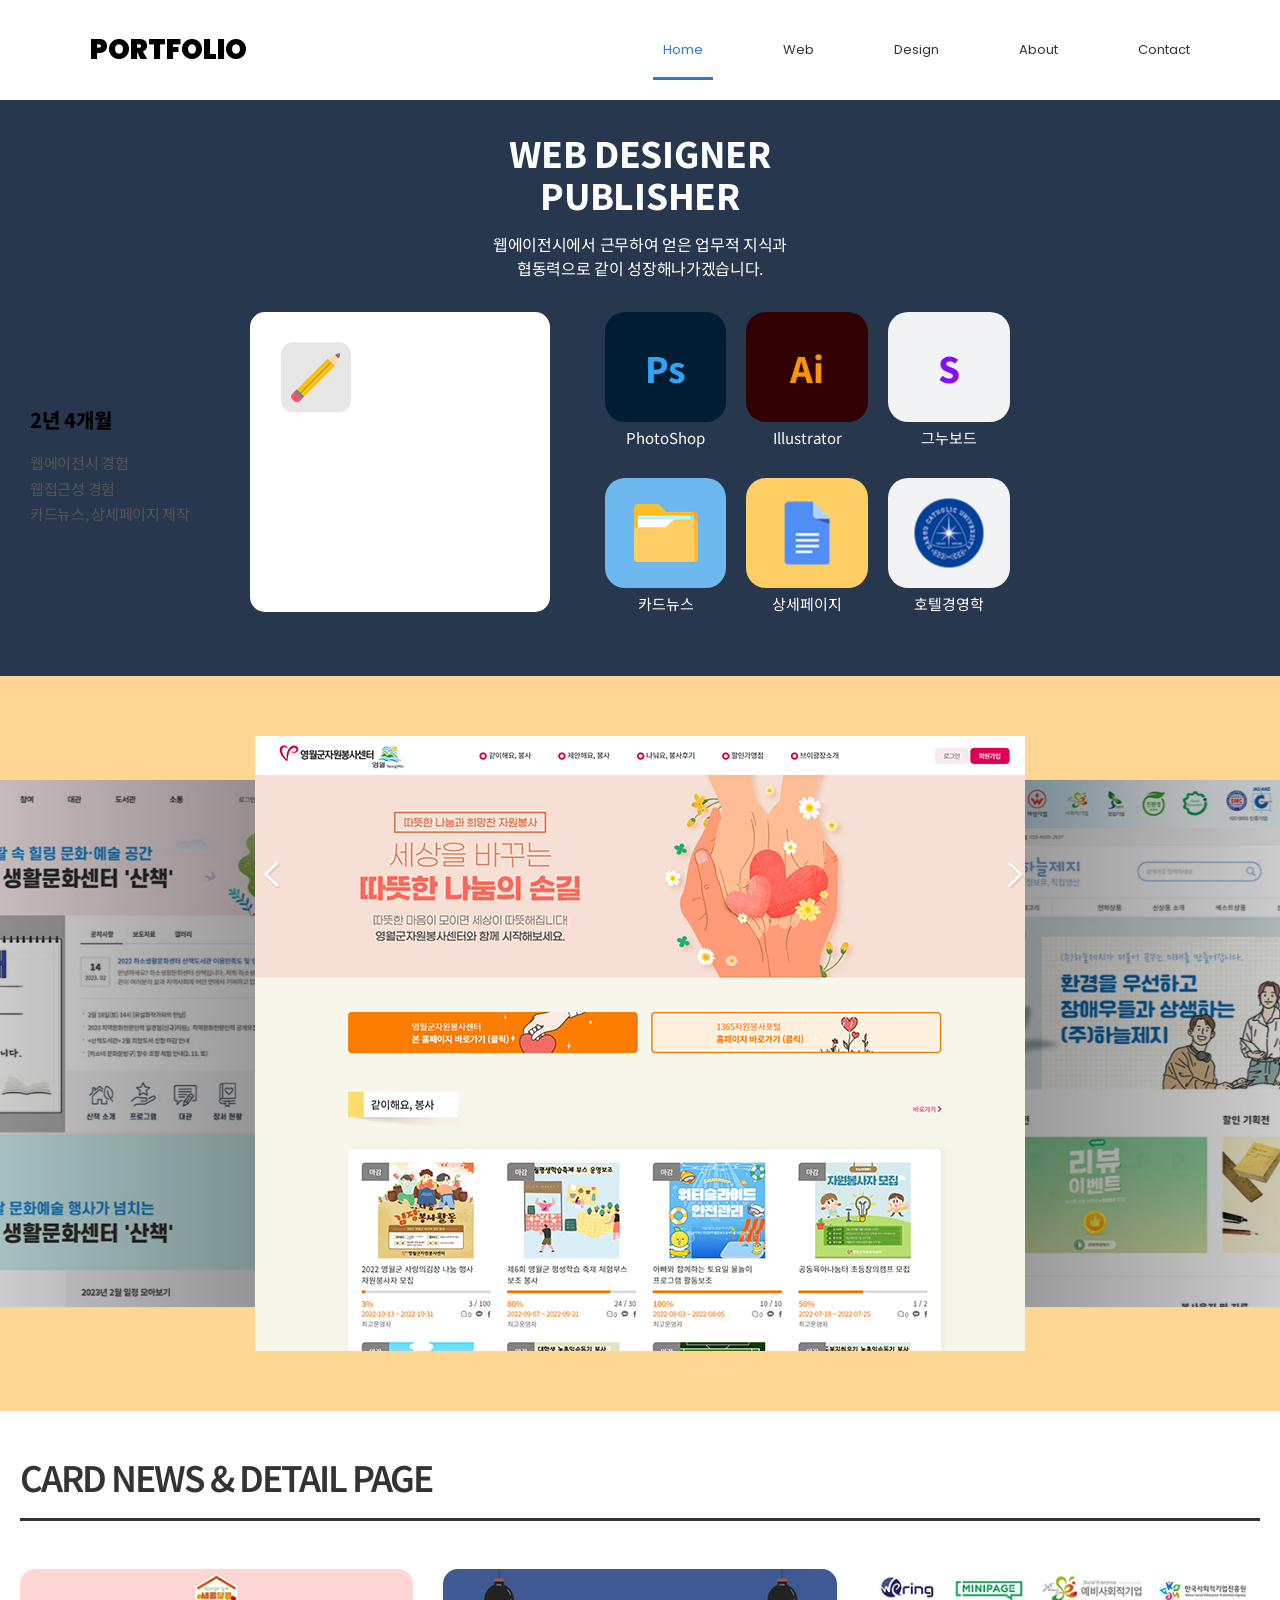
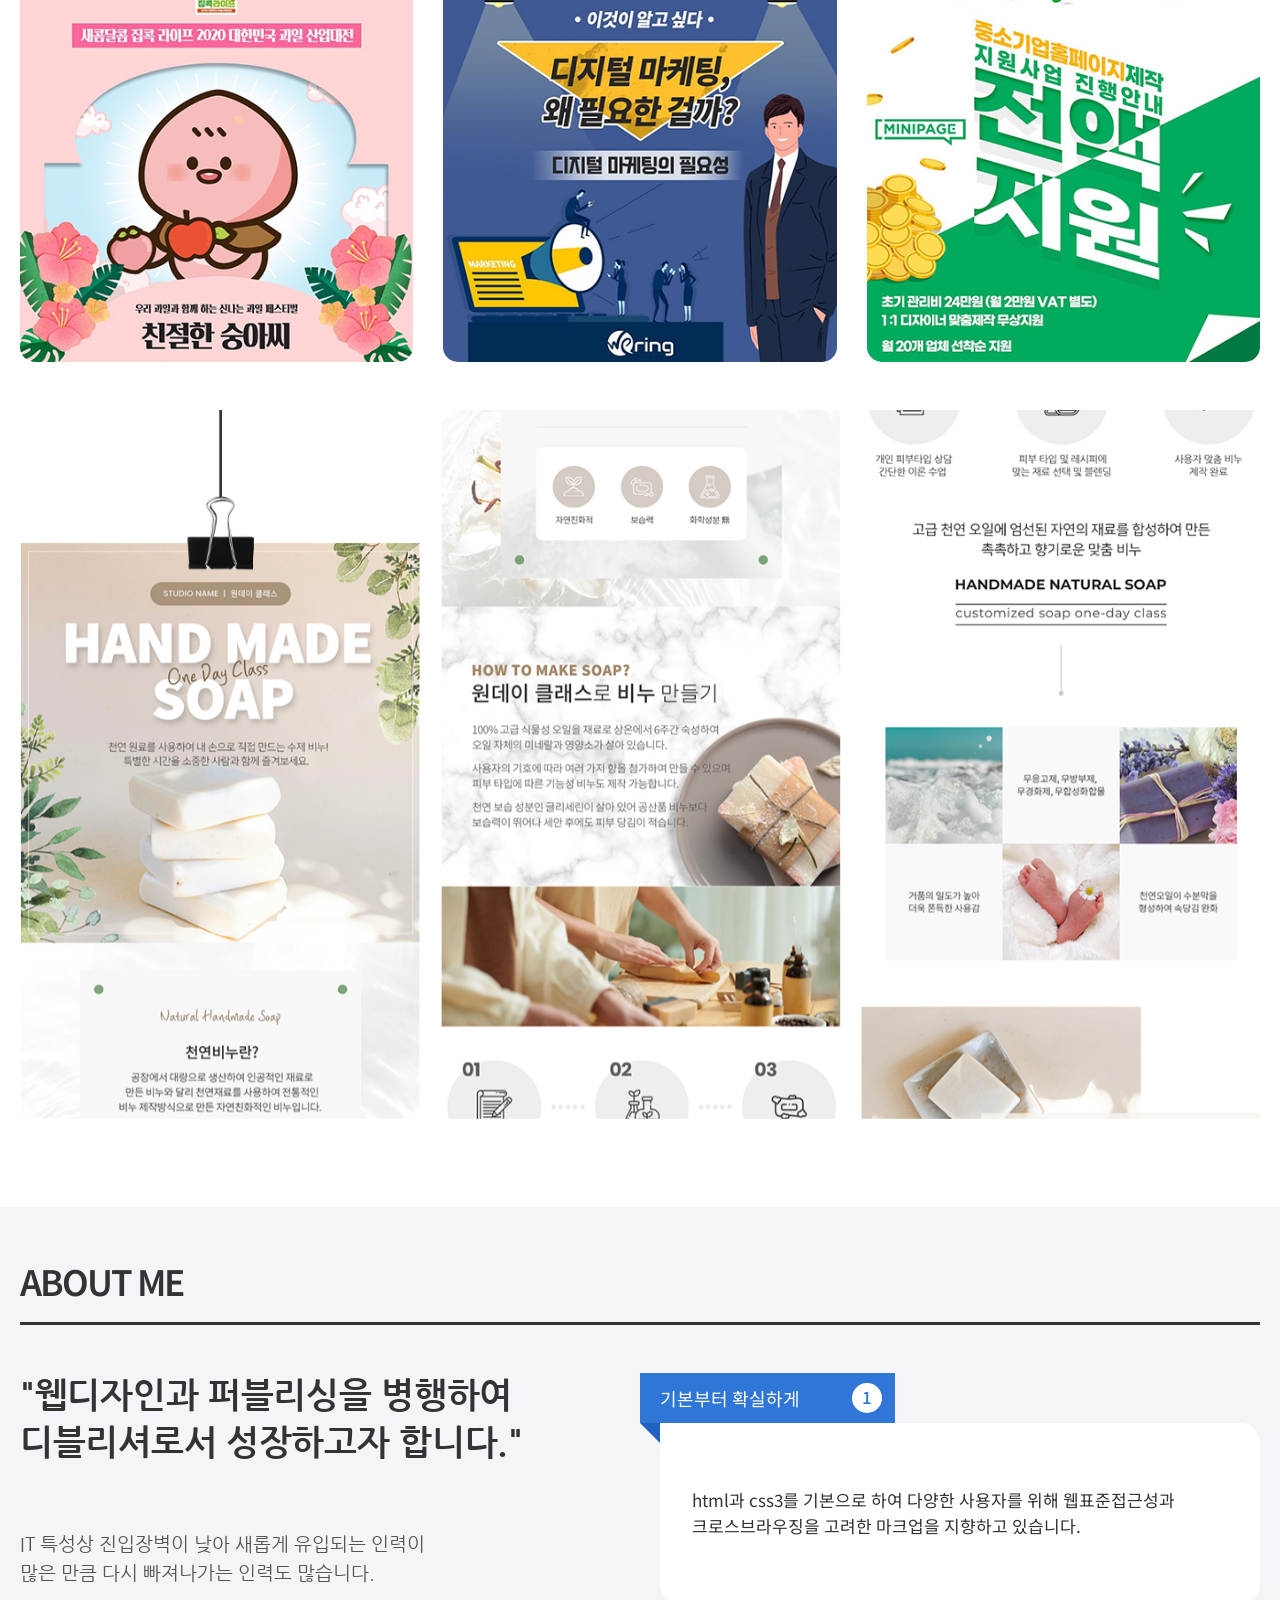
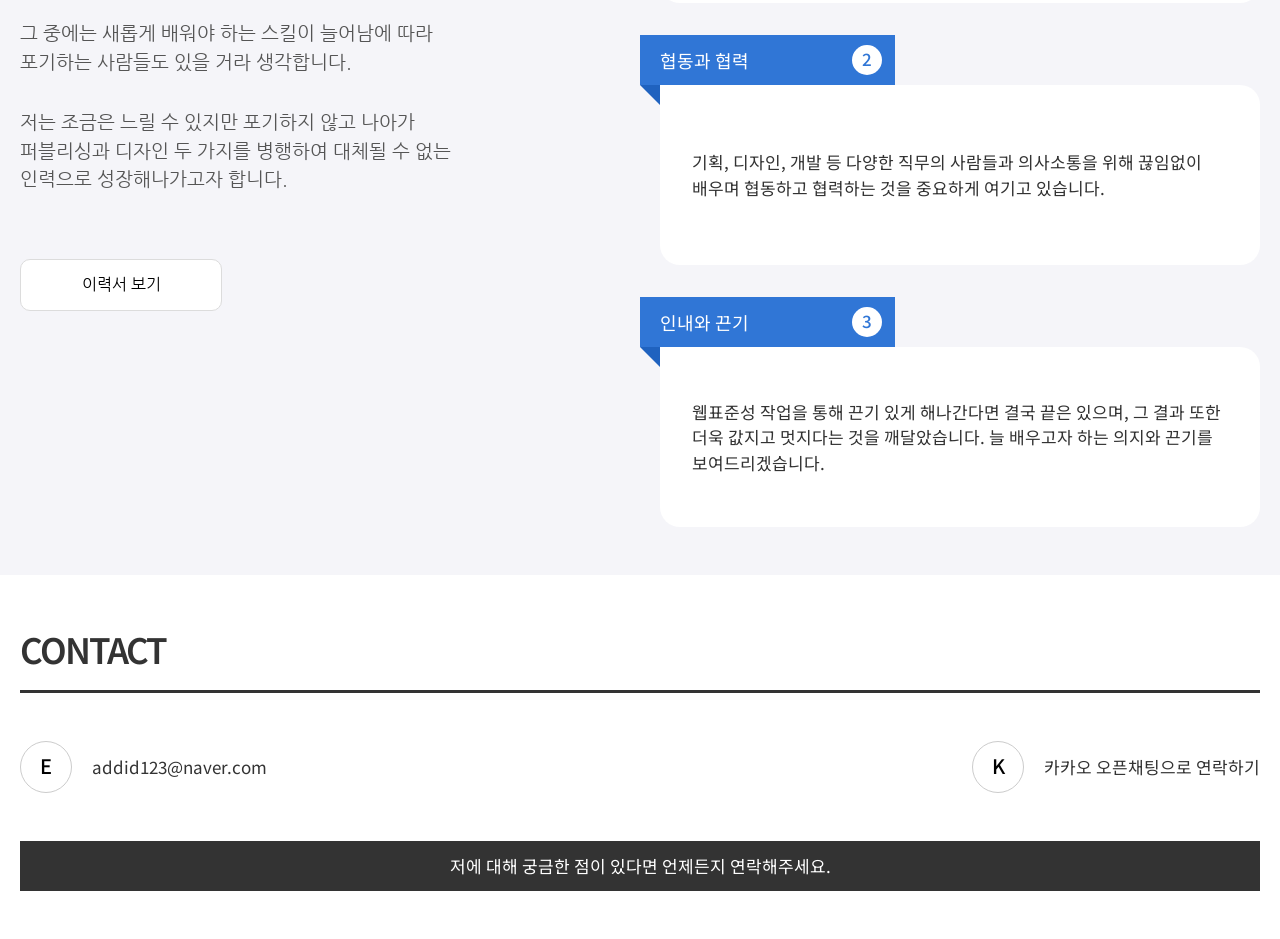
==== commit 9f241d4b: "Update index.html section#home 밑에 있는 컨텐츠 애니메이션 들어간 부분들 클래스 변경" ====
--- a/index.html
+++ b/index.html
@@ -112,7 +112,7 @@
                 </div>
                 <div class="home_img">
                     <div class="mobile_wrap">
-                        <div class="b_sec slide-in-fwd-top">
+                        <div class="b_sec slide-item">
                             <div class="b_txt">
                                 <span>2년 4개월</span>
                                 <p>웹에이전시 경험</p>    
@@ -121,28 +121,28 @@
                             </div>
                         </div>
                         <div class="s_sec">
-                            <div class="app slide-in-fwd-top">
+                            <div class="app slide-item">
                                 <div class="app_1"><span>Ps</span></div>
                                 <p>PhotoShop</p>
                             </div>
-                            <div class="app slide-in-fwd-top">
+                            <div class="app slide-item">
                                 <div class="app_2"><span>Ai</span></div>
                                 <p>Illustrator</p>
                             </div>
-                            <div class="app slide-in-fwd-top">
+                            <div class="app slide-item">
                                 <div class="app_3"><span>S</span></div>
                                 <p>그누보드</p>
                             </div>
-                            <div class="app slide-in-fwd-top">
-                                <div class="app_4"><img src="./images/mobile_ico_1.png" alt="카드뉴스"></div>
+                            <div class="app slide-item">
+                                <div class="app_4"><img src="../images/mobile_ico_1.png" alt="카드뉴스"></div>
                                 <p>카드뉴스</p>
                             </div>
-                            <div class="app slide-in-fwd-top">
-                                <div class="app_5"><img src="./images/mobile_ico_2.png" alt="상세페이지"></div>
+                            <div class="app slide-item">
+                                <div class="app_5"><img src="../images/mobile_ico_2.png" alt="상세페이지"></div>
                                 <p>상세페이지</p>
                             </div>
-                            <div class="app slide-in-fwd-top">
-                                <div class="app_6"><img src="./images/mobile_ico_3.png" alt="대구가톨릭대학교 로고"></div>
+                            <div class="app slide-item">
+                                <div class="app_6"><img src="../images/mobile_ico_3.png" alt="대구가톨릭대학교 로고"></div>
                                 <p>호텔경영학</p>
                             </div>
                         </div>
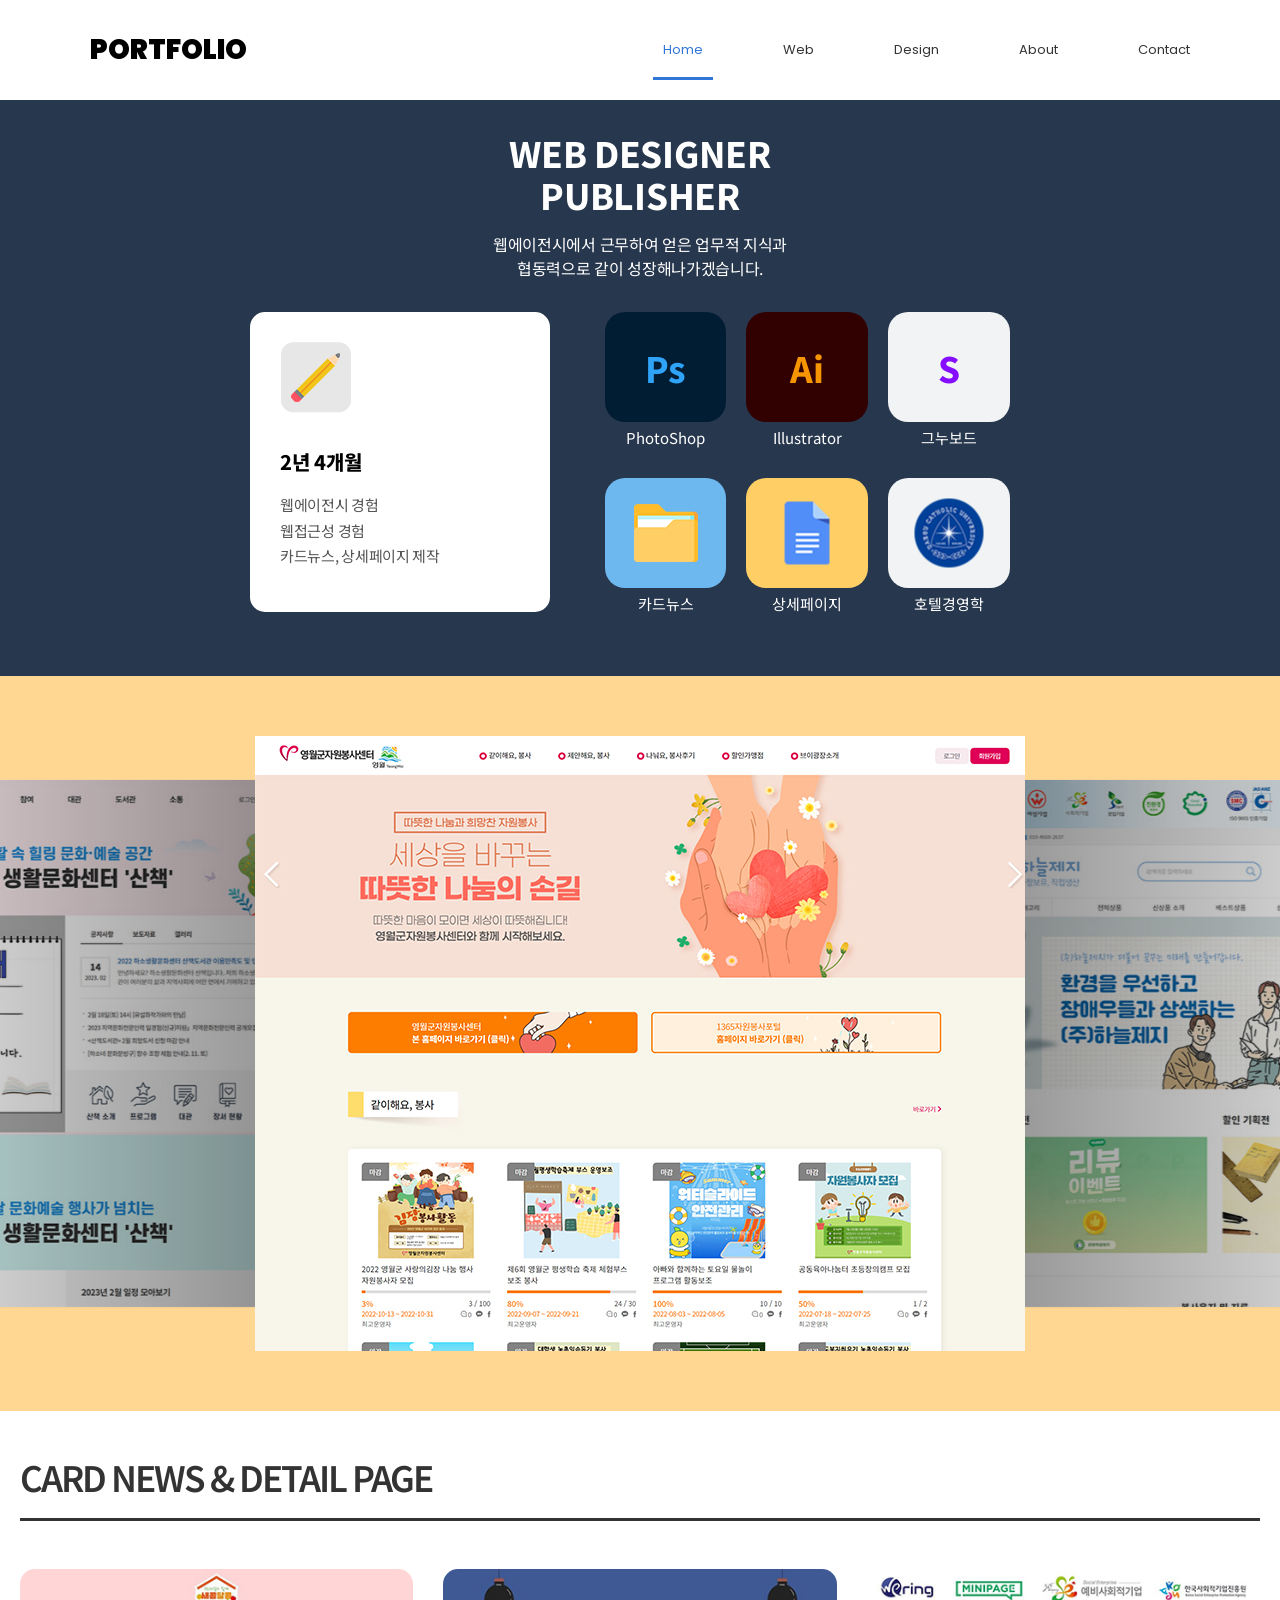
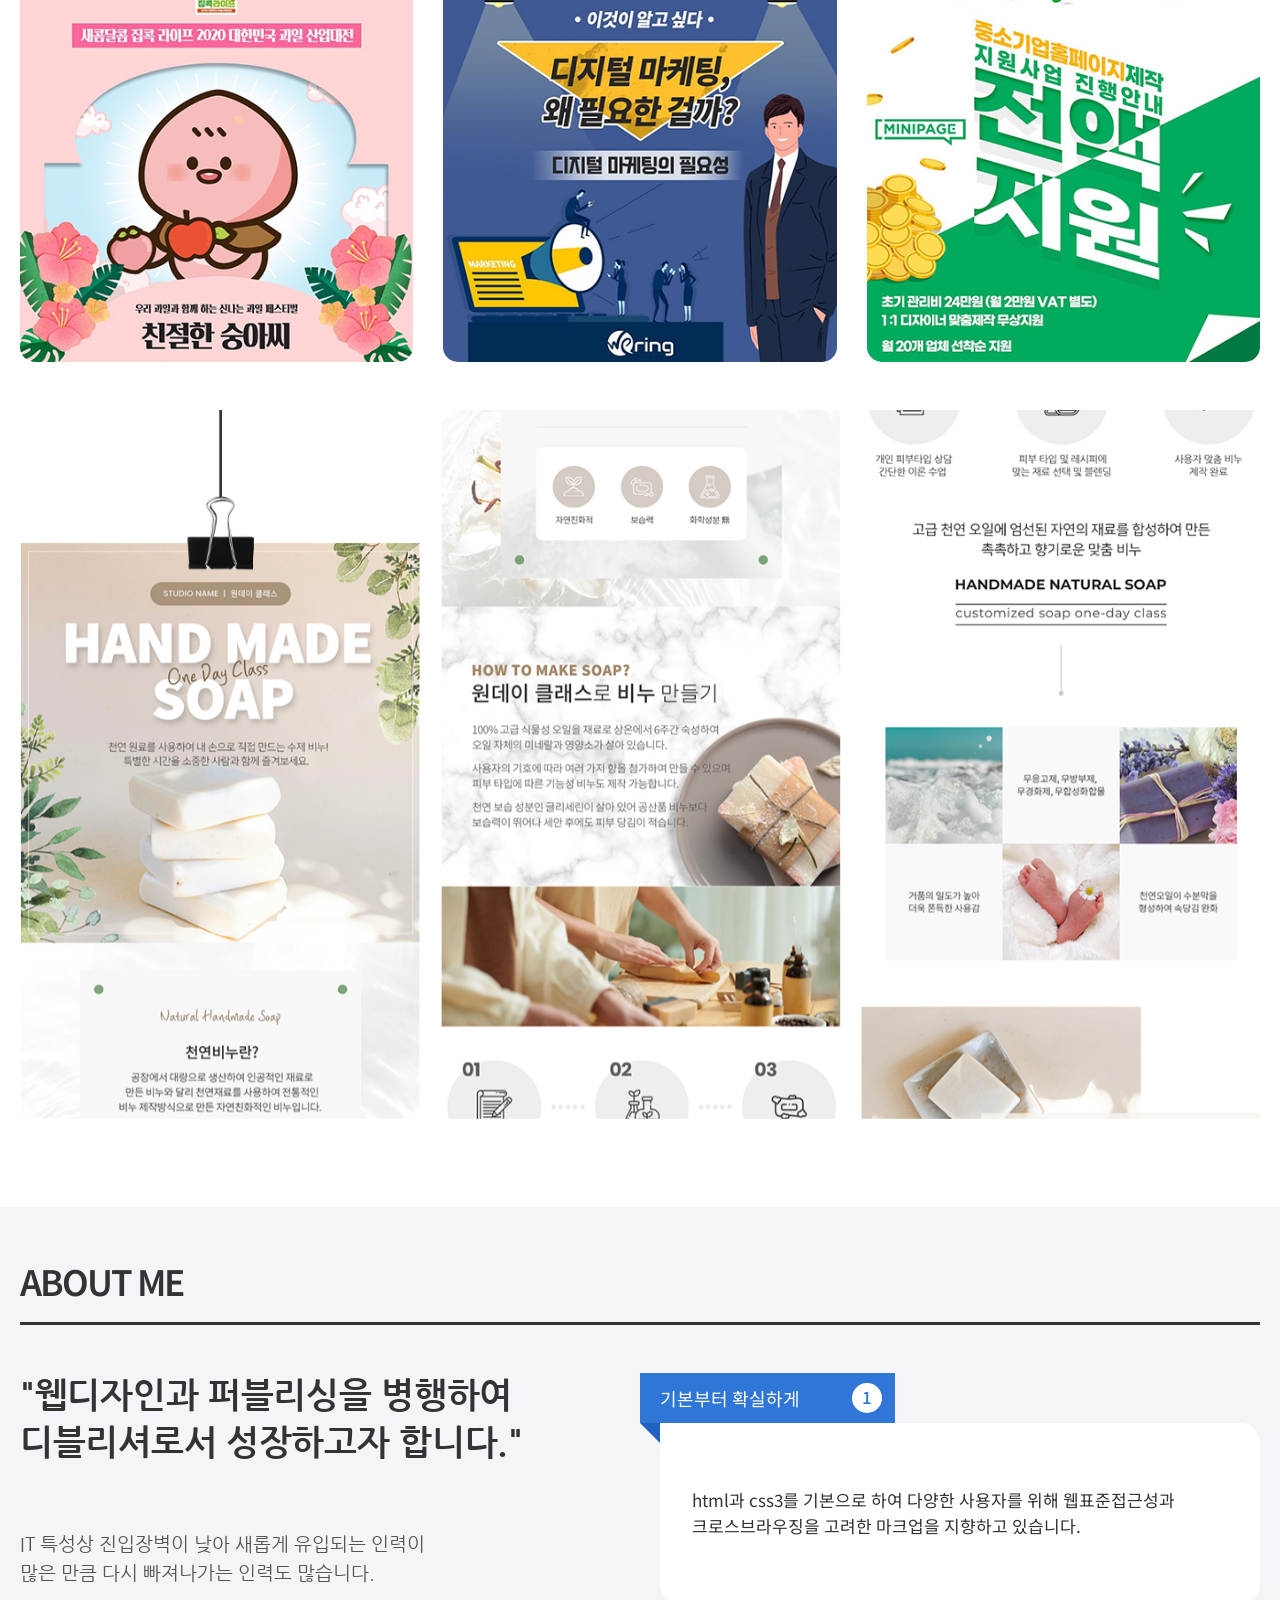
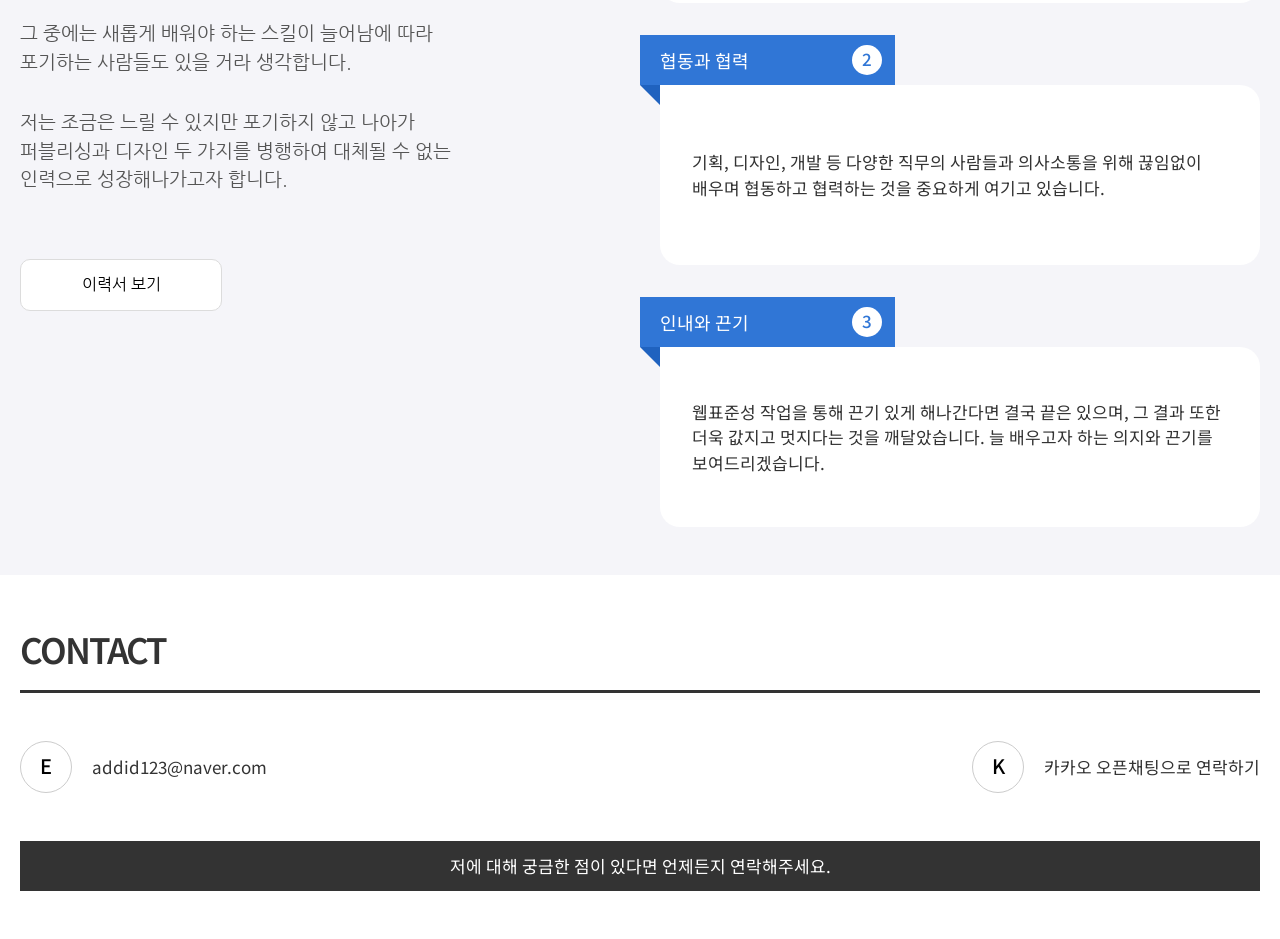
==== commit cd179e92: "Update index.html mobile_wrap 부분에 이미지 절대 경로 변경" ====
--- a/index.html
+++ b/index.html
@@ -134,15 +134,15 @@
                                 <p>그누보드</p>
                             </div>
                             <div class="app slide-item">
-                                <div class="app_4"><img src="../images/mobile_ico_1.png" alt="카드뉴스"></div>
+                                <div class="app_4"><img src="./images/mobile_ico_1.png" alt="카드뉴스"></div>
                                 <p>카드뉴스</p>
                             </div>
                             <div class="app slide-item">
-                                <div class="app_5"><img src="../images/mobile_ico_2.png" alt="상세페이지"></div>
+                                <div class="app_5"><img src="./images/mobile_ico_2.png" alt="상세페이지"></div>
                                 <p>상세페이지</p>
                             </div>
                             <div class="app slide-item">
-                                <div class="app_6"><img src="../images/mobile_ico_3.png" alt="대구가톨릭대학교 로고"></div>
+                                <div class="app_6"><img src="./images/mobile_ico_3.png" alt="대구가톨릭대학교 로고"></div>
                                 <p>호텔경영학</p>
                             </div>
                         </div>
--- a/css/style.css
+++ b/css/style.css
@@ -239,6 +239,7 @@
     align-items: flex-start;
     margin-bottom: 2.5vw;
 }
+.mobile_wrap .slide-item{opacity: 0;}
 #home .home_img .b_sec{
     width: 300px;
     height: 300px;
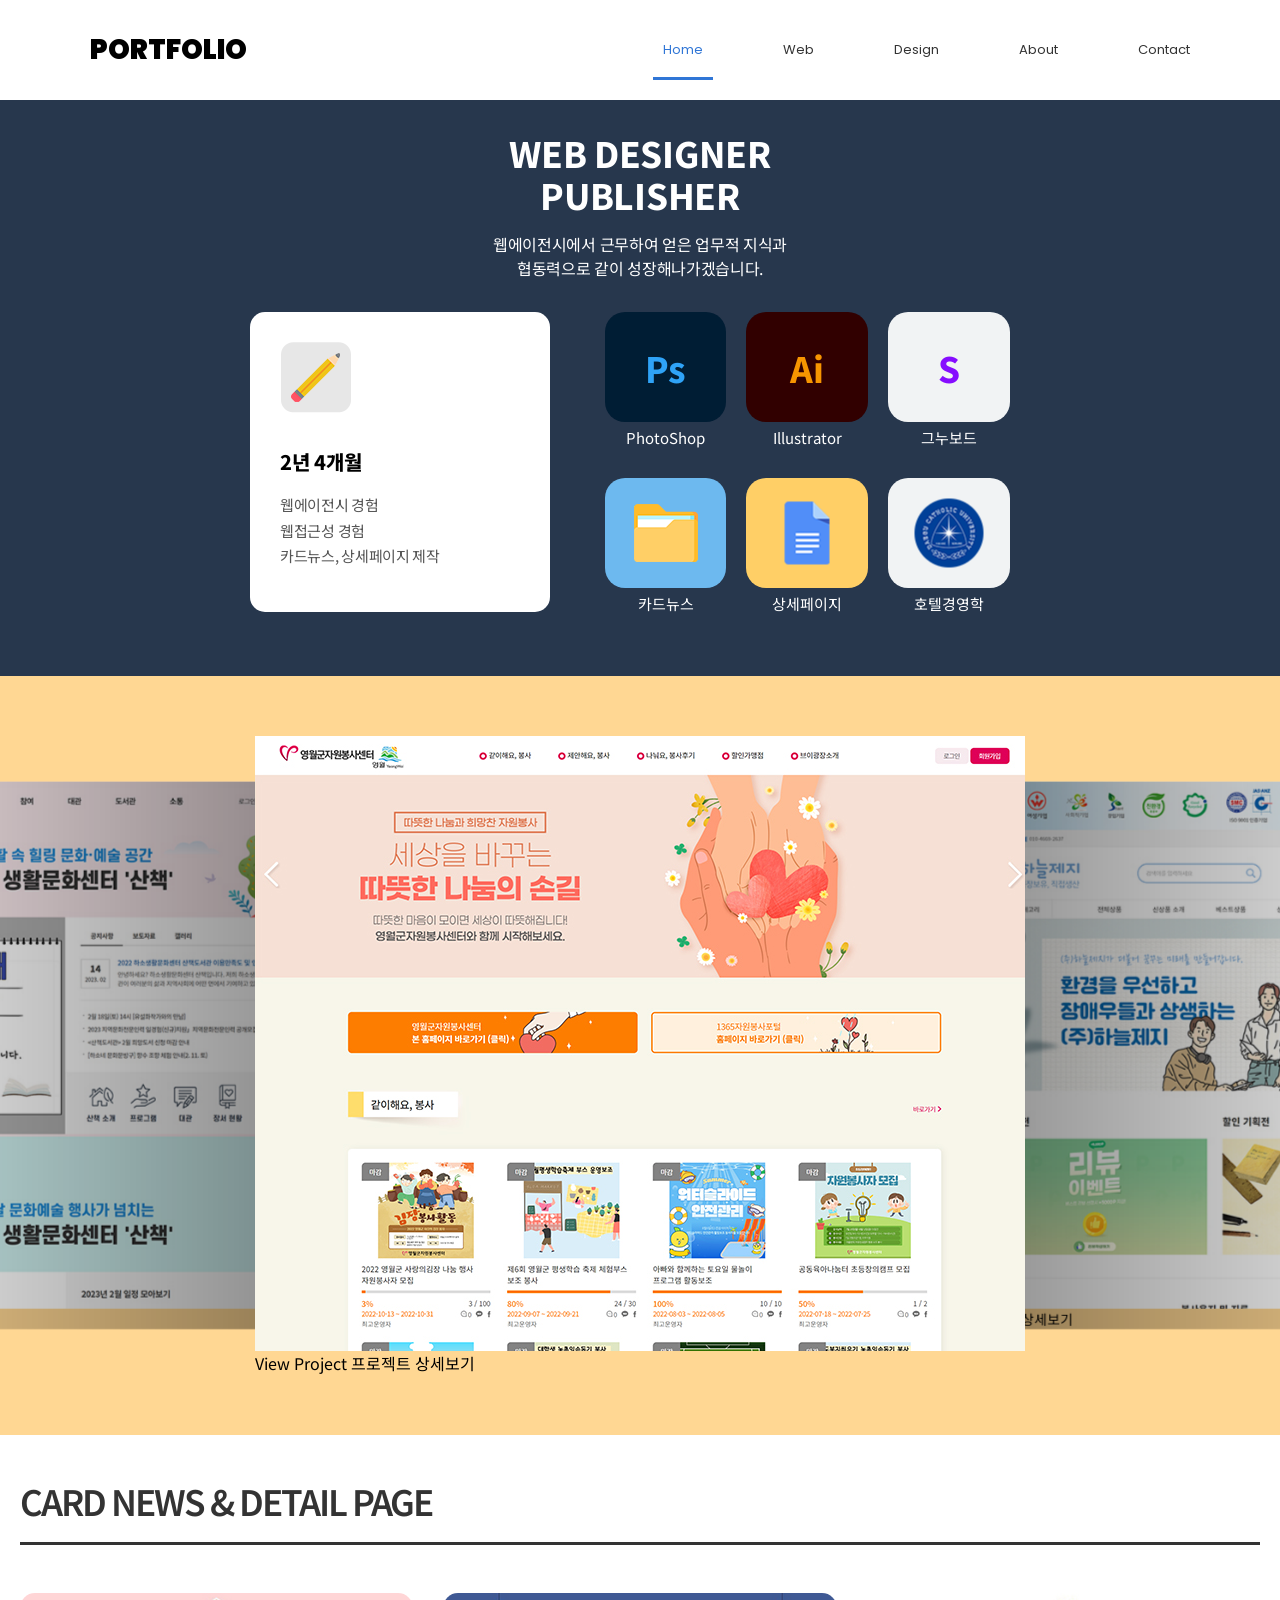
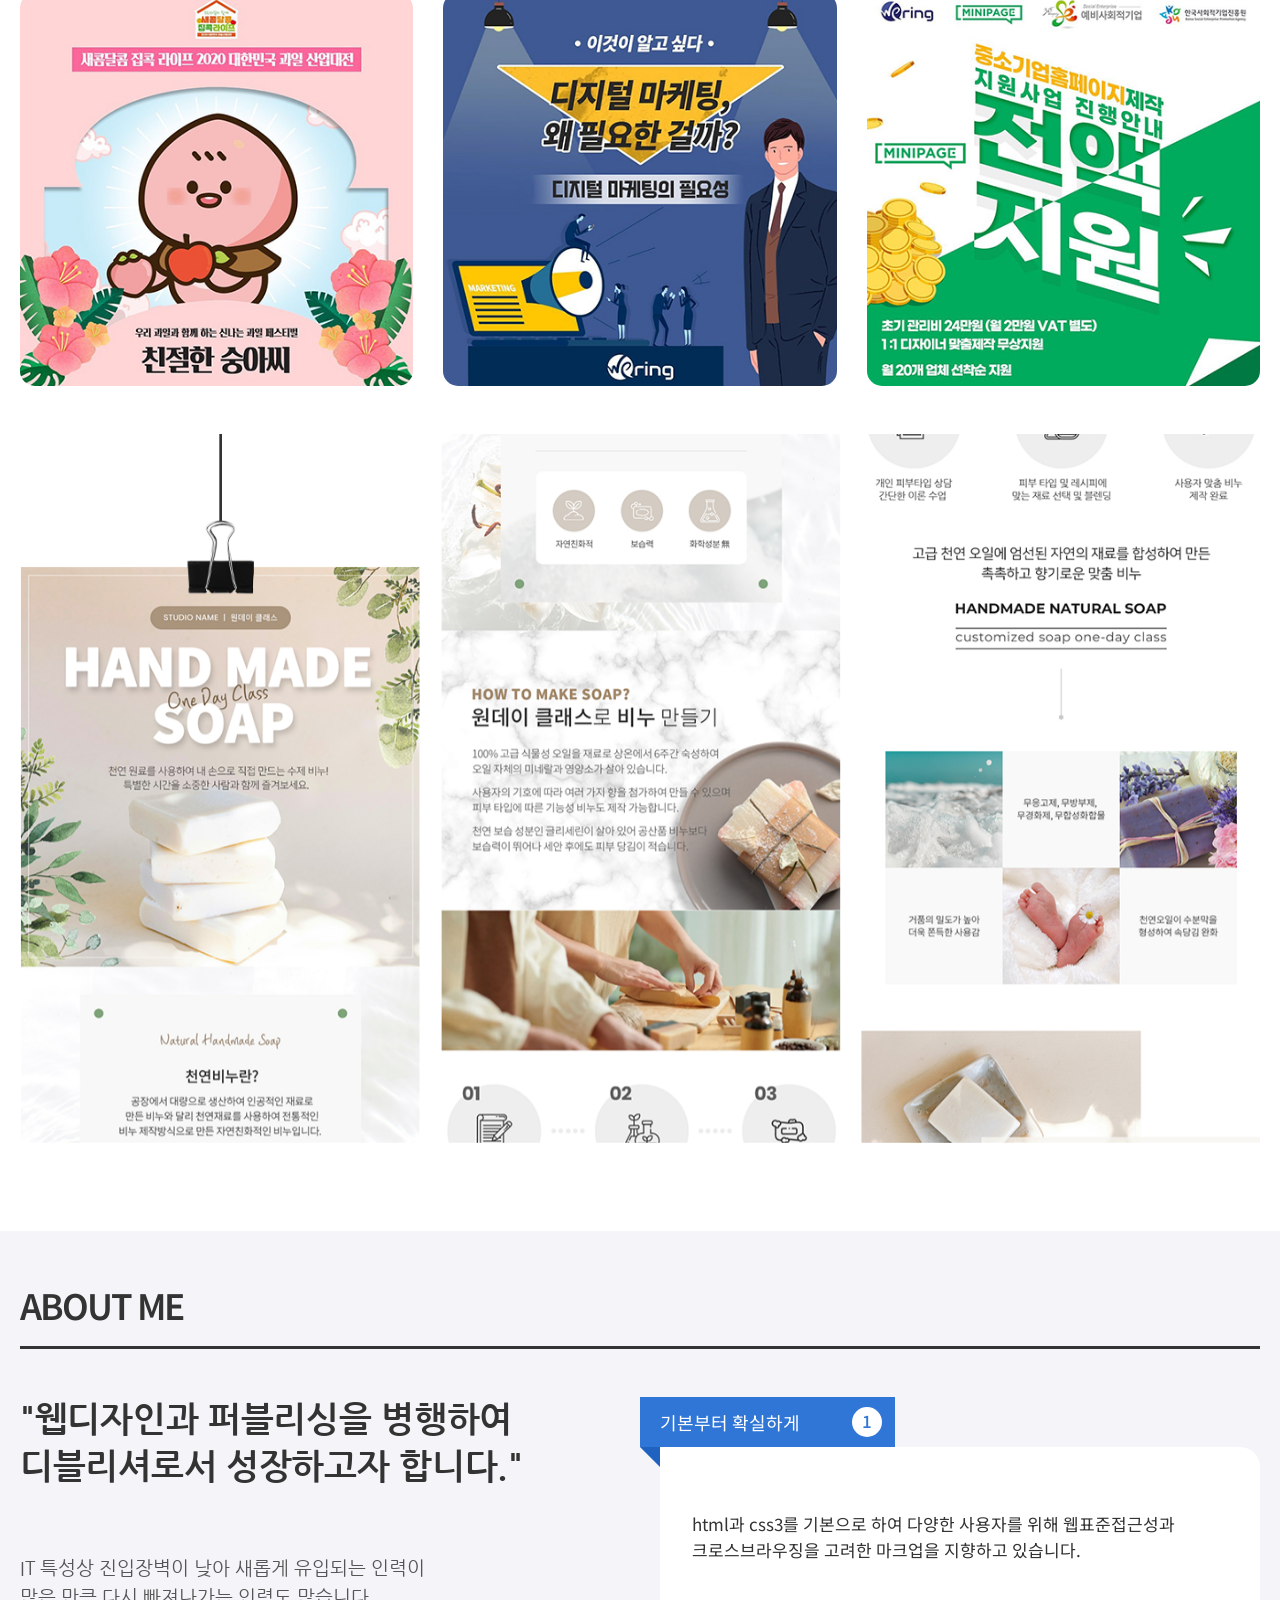
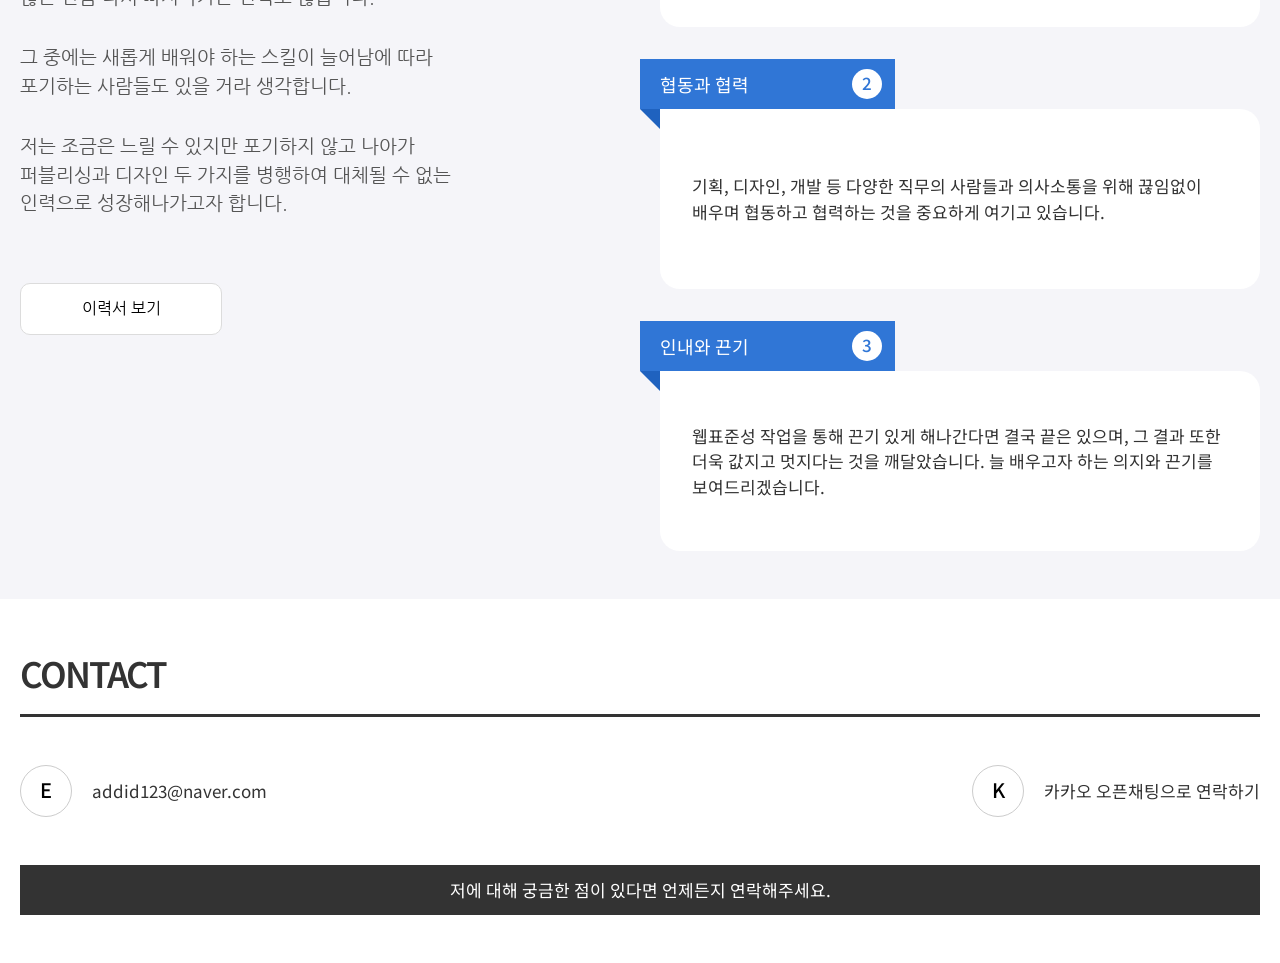
==== commit 5cc97a3b: "Update index.html section#id 부분에 있는 swiper slide가 서브페이지로 간다는 걸 명확하게 하기 위해 div 추가해서 hover 했을 때 overla" ====
--- a/index.html
+++ b/index.html
@@ -166,26 +166,54 @@
             </div> -->
             <div class="swiper swiper1">
                 <div class="swiper-wrapper">
-                    <div class="swiper-slide" onclick="location.href='sub01.html'">
+                    <div class="swiper-slide">
                         <img src="./images/slide_img_1.jpg" alt="제천하소문화생활센터 '산책' 이미지">
-                    </div>
-                    <div class="swiper-slide" onclick="location.href='sub01.html'">
+                        <div class="slide-overlay">
+                            <span>View Project</span>
+                            <a href="sub01.html" class="project-link">프로젝트 상세보기</a>
+                        </div>
+                    </div>
+                    <div class="swiper-slide">
                         <img src="./images/slide_img_2.jpg" alt="영월자원봉사센터 자원봉사 플랫폼 이미지">
-                    </div>
-                    <div class="swiper-slide" onclick="location.href='sub01.html'">
+                        <div class="slide-overlay">
+                            <span>View Project</span>
+                            <a href="sub01.html" class="project-link">프로젝트 상세보기</a>
+                        </div>
+                    </div>
+                    <div class="swiper-slide">
                         <img src="./images/slide_img_3.jpg" alt="하늘제지 홈페이지">
-                    </div>
-                    <div class="swiper-slide" onclick="location.href='sub01.html'">
+                        <div class="slide-overlay">
+                            <span>View Project</span>
+                            <a href="sub01.html" class="project-link">프로젝트 상세보기</a>
+                        </div>
+                    </div>
+                    <div class="swiper-slide">
                         <img src="./images/slide_img_4.jpg" alt="백년주조 홈페이지">
-                    </div>
-                    <div class="swiper-slide" onclick="location.href='sub01.html'">
+                        <div class="slide-overlay">
+                            <span>View Project</span>
+                            <a href="sub01.html" class="project-link">프로젝트 상세보기</a>
+                        </div>
+                    </div>
+                    <div class="swiper-slide">
                         <img src="./images/slide_img_5.jpg" alt="호텔스크린 홈페이지">
-                    </div>
-                    <div class="swiper-slide" onclick="location.href='sub01.html'">
+                        <div class="slide-overlay">
+                            <span>View Project</span>
+                            <a href="sub01.html" class="project-link">프로젝트 상세보기</a>
+                        </div>
+                    </div>
+                    <div class="swiper-slide">
                         <img src="./images/slide_img_6.jpg" alt="문성보조기 홈페이지">
-                    </div>
-                    <div class="swiper-slide" onclick="location.href='sub01.html'">
+                        <div class="slide-overlay">
+                            <span>View Project</span>
+                            <a href="sub01.html" class="project-link">프로젝트 상세보기</a>
+                        </div>
+                    </div>
+                    <div class="swiper-slide">
                         <img src="./images/slide_img_7.jpg" alt="영월자원봉사센터 자원봉사 이미지">
+                        <div class="slide-overlay">
+                            <span>View Project</span>
+                            <a href="sub01.html" class="project-link">프로젝트 상세보기</a>
+                        </div>
                     </div>
                 </div>
             </div>
